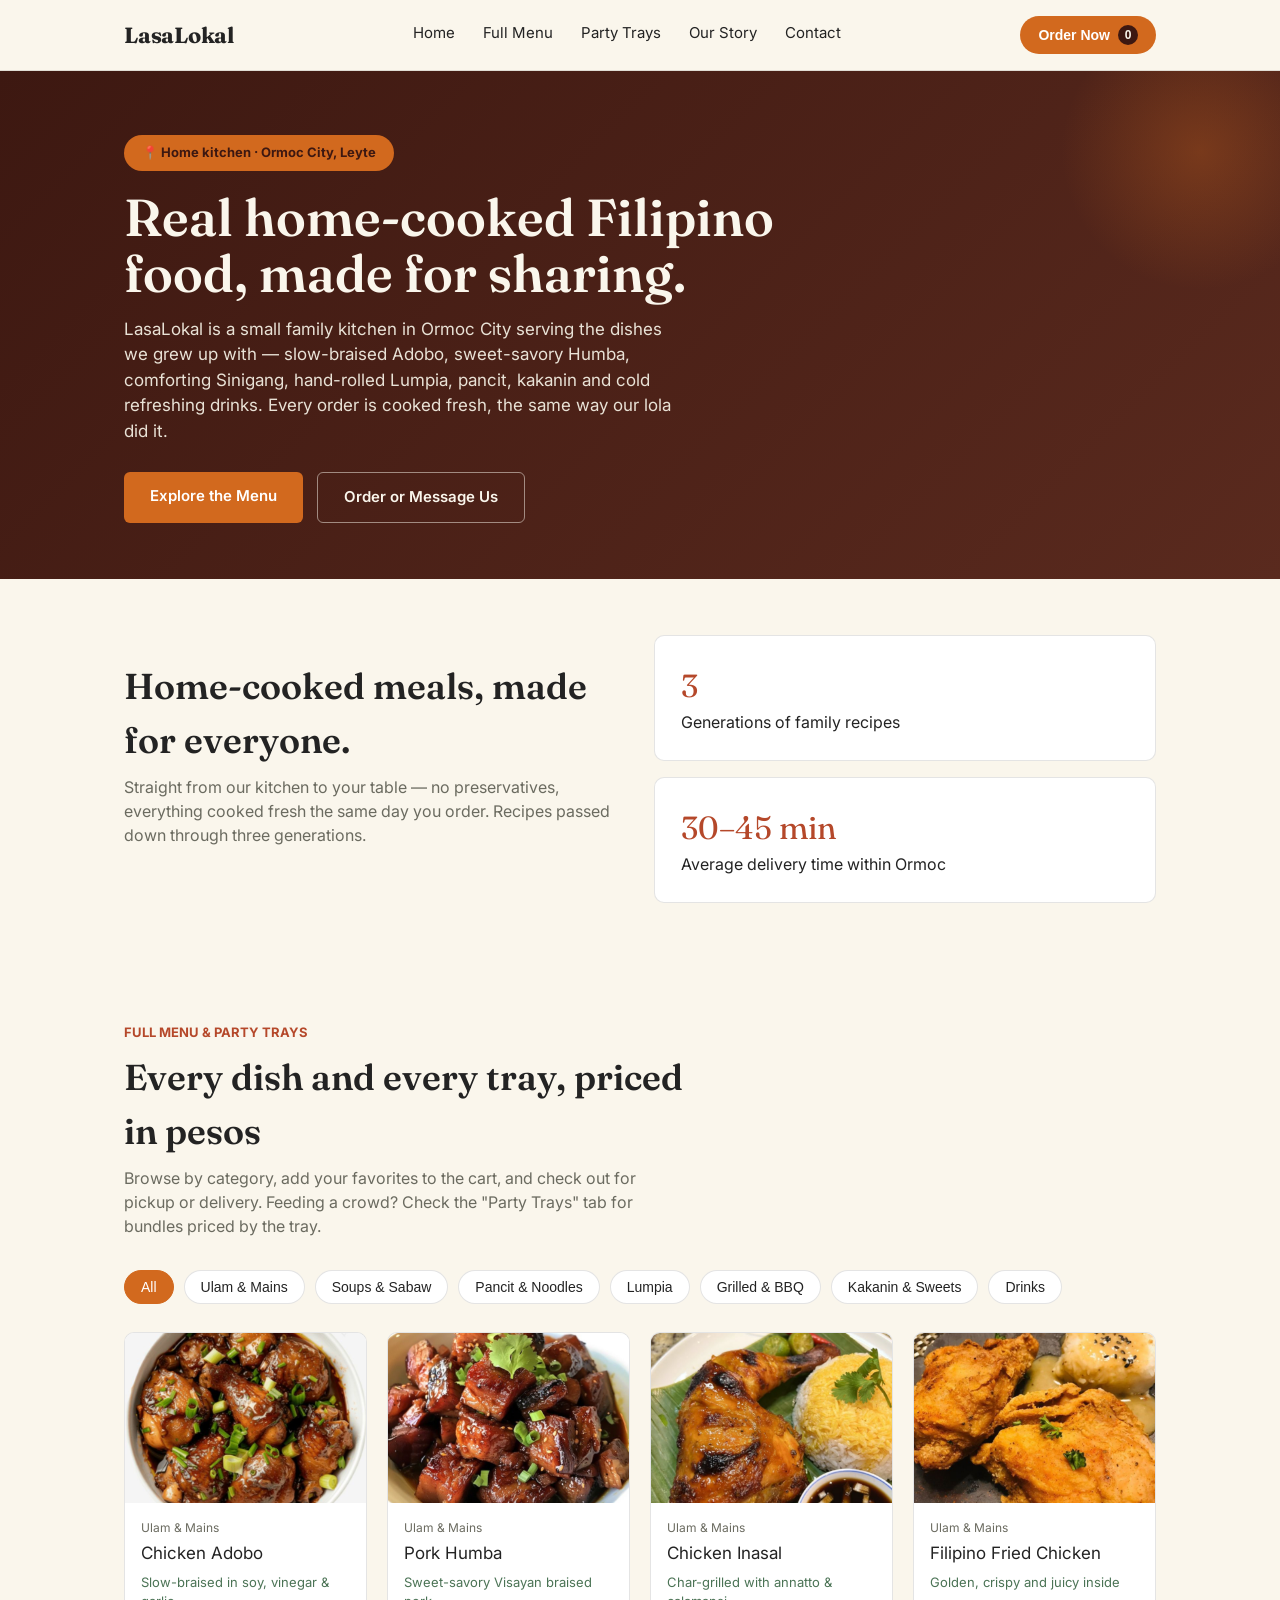
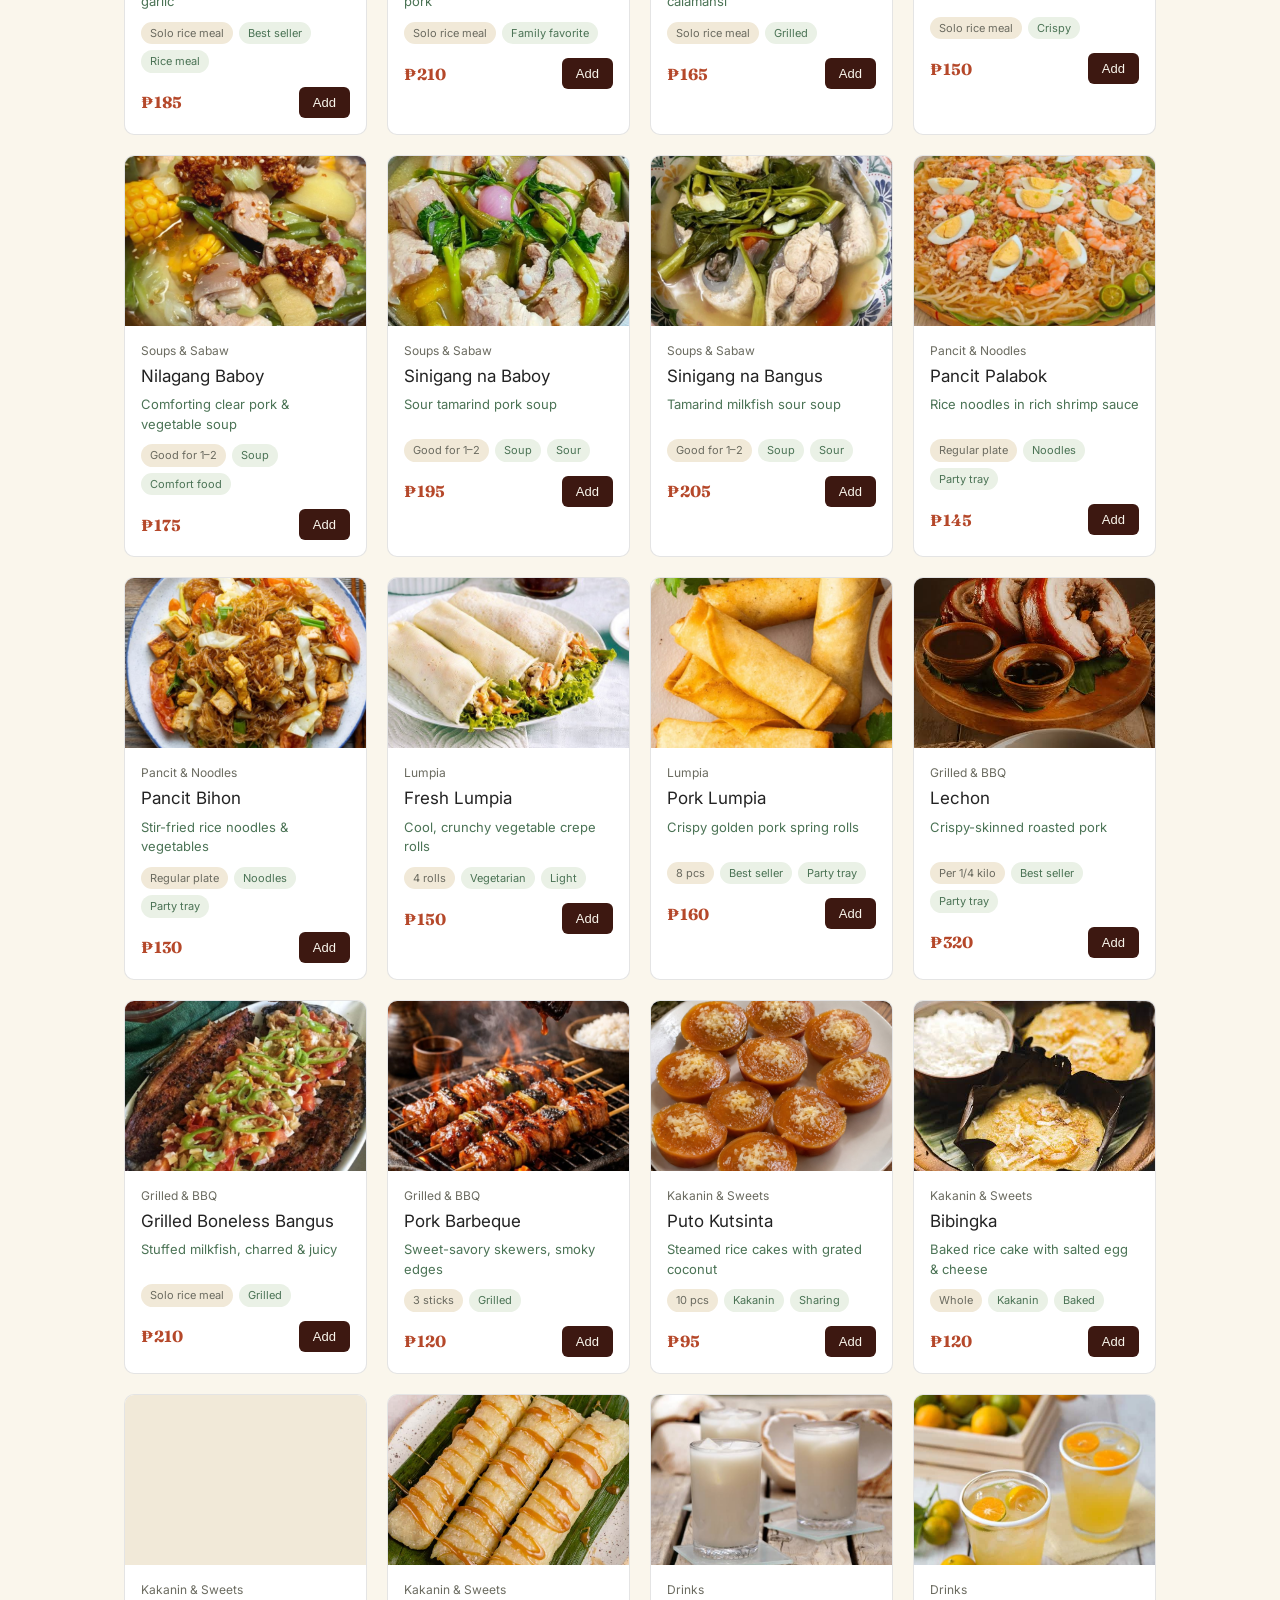
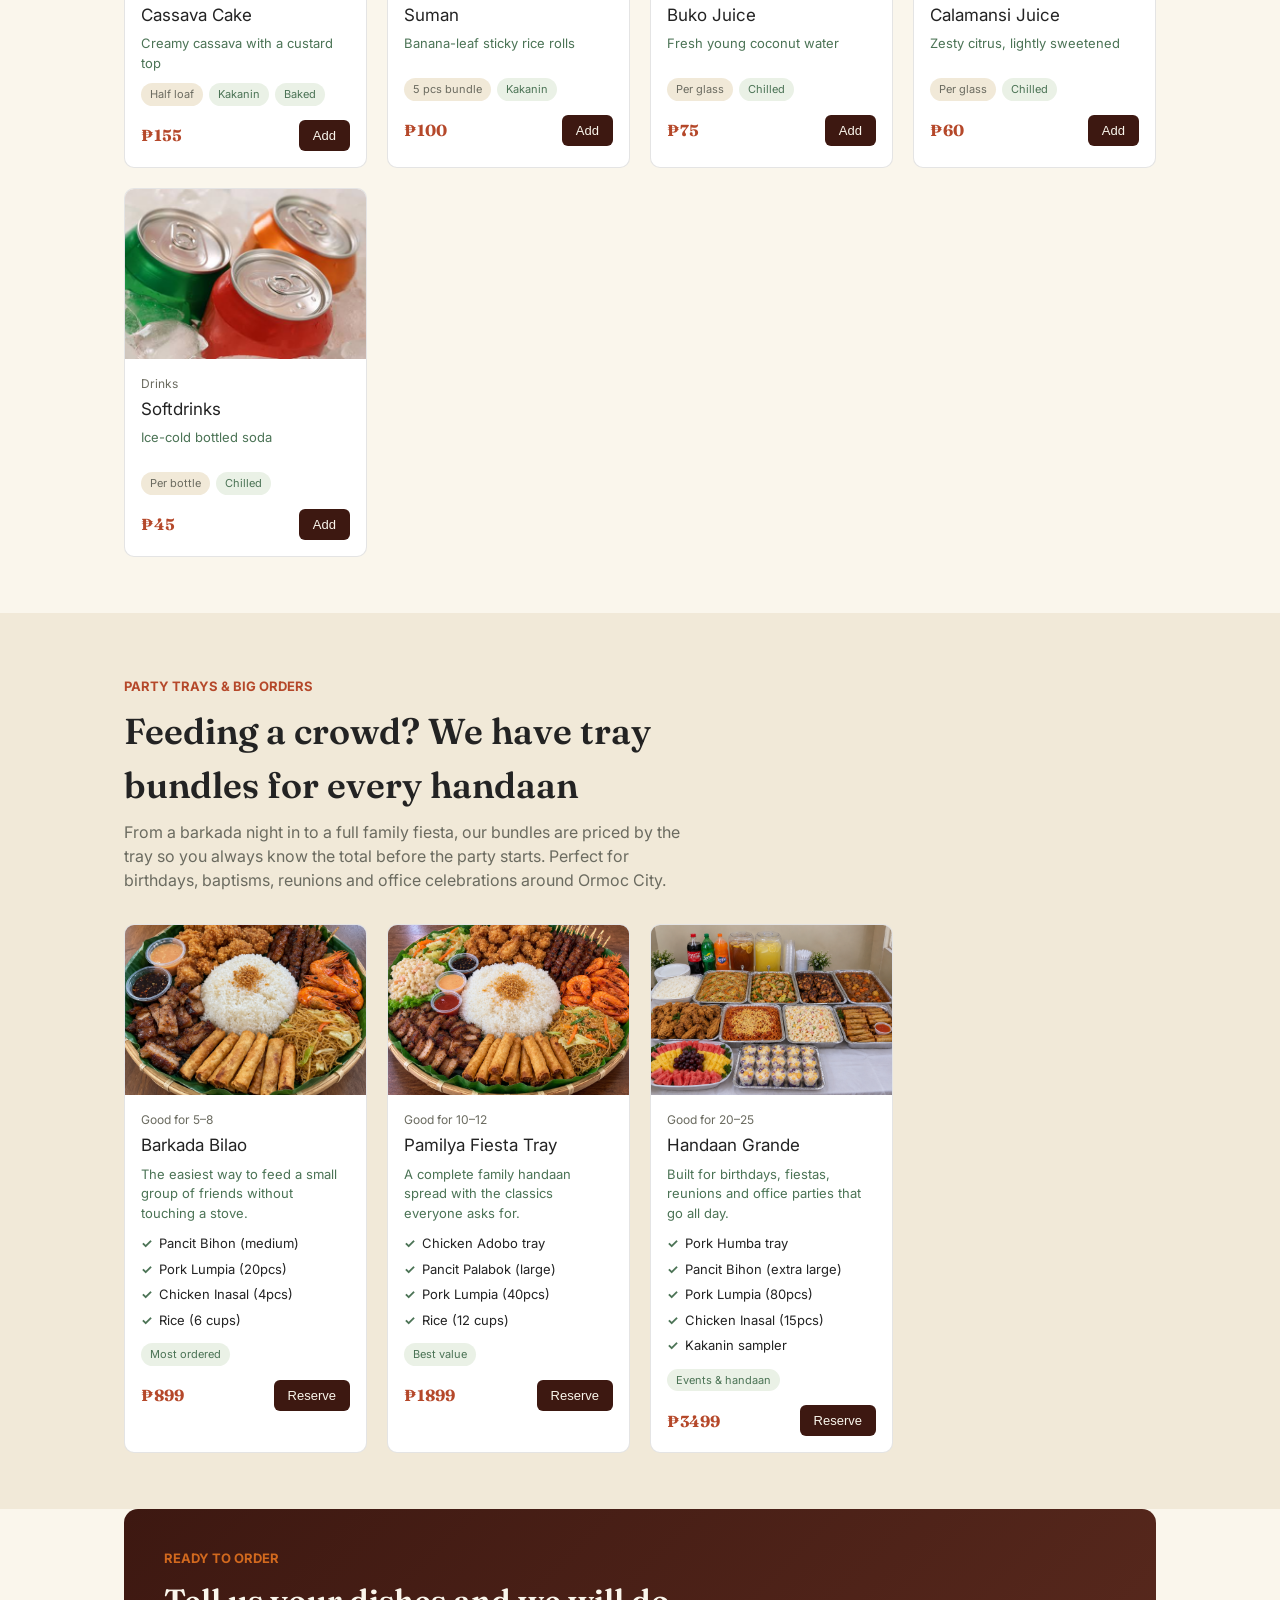
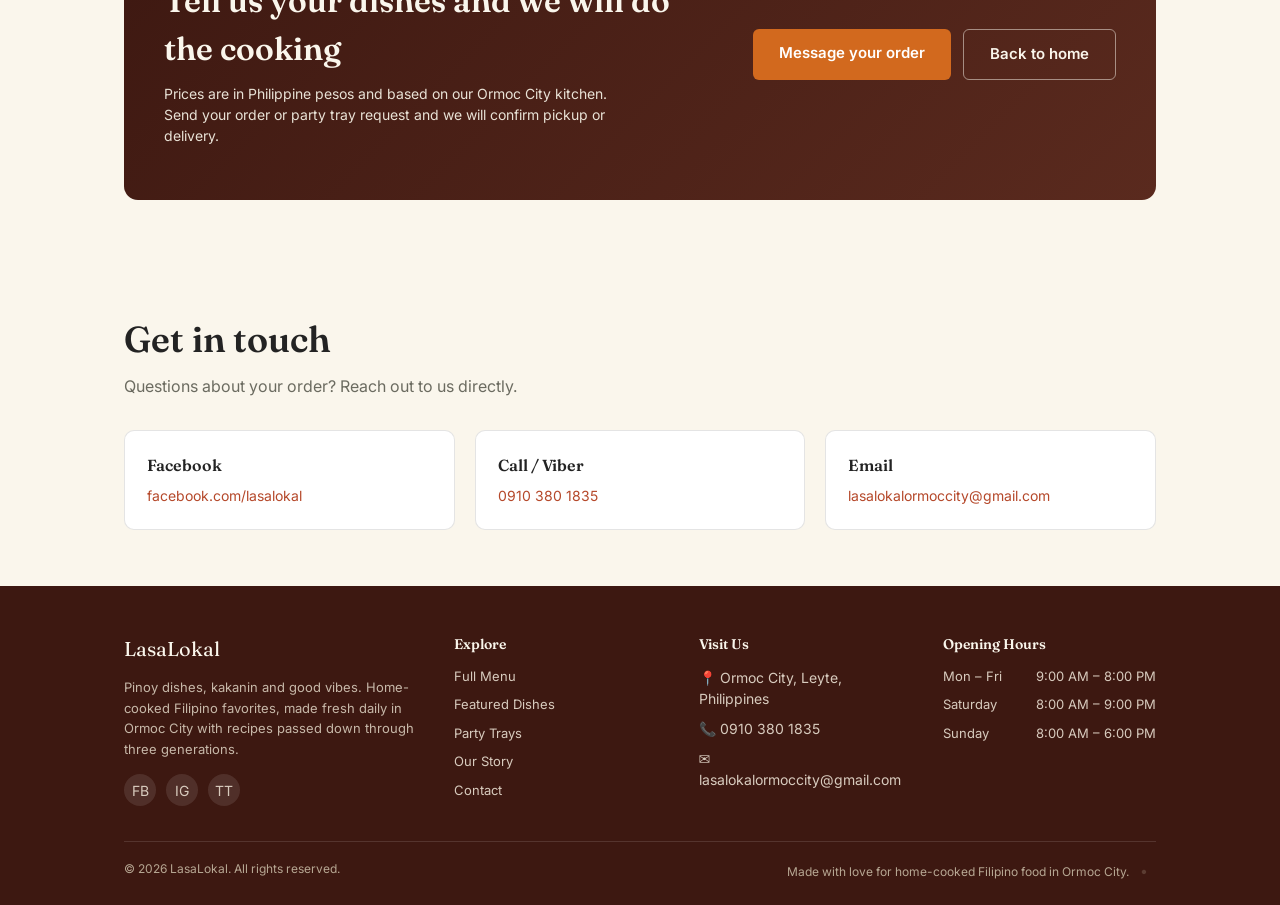
==== index.html @ 46c4327f "Add files via upload" ====
<!DOCTYPE html>
<html lang="en">
<head>
<meta charset="UTF-8">
<meta name="viewport" content="width=device-width, initial-scale=1, viewport-fit=cover">
<title>LasaLokal — Home-Cooked Filipino Food, Ormoc City</title>
<link rel="preconnect" href="https://fonts.googleapis.com">
<link rel="preconnect" href="https://fonts.gstatic.com" crossorigin>
<link href="https://fonts.googleapis.com/css2?family=Fraunces:opsz,wght@9..144,400;9..144,600;9..144,700&family=Inter:wght@400;500;600&display=swap" rel="stylesheet">
<link rel="stylesheet" href="style.css">
<script src="https://cdn.jsdelivr.net/npm/@supabase/supabase-js@2/dist/umd/supabase.js"></script>
</head>
<body>

<header>
  <nav class="wrap">
    <div class="logo">LasaLokal</div>
    <div class="navlinks">
      <a href="#home">Home</a>
      <a href="#menu">Full Menu</a>
      <a href="#party-trays">Party Trays</a>
      <a href="#about">Our Story</a>
      <a href="#contact">Contact</a>
    </div>
    <div style="display:flex; align-items:center; gap:8px;">
      <button class="menu-toggle" id="menuToggle" onclick="toggleMobileNav()">☰</button>
      <button class="cart-btn" onclick="openCart()">Order Now <span class="cart-count" id="cartCount">0</span></button>
    </div>
  </nav>
  <div class="mobile-nav" id="mobileNav">
    <a href="#home" onclick="closeMobileNav()">Home</a>
    <a href="#menu" onclick="closeMobileNav()">Full Menu</a>
    <a href="#party-trays" onclick="closeMobileNav()">Party Trays</a>
    <a href="#about" onclick="closeMobileNav()">Our Story</a>
    <a href="#contact" onclick="closeMobileNav()">Contact</a>
  </div>
</header>

<section class="hero" id="home">
  <div class="wrap">
    <span class="badge">📍 Home kitchen · Ormoc City, Leyte</span>
    <h1>Real home-cooked Filipino food, made for sharing.</h1>
    <p>LasaLokal is a small family kitchen in Ormoc City serving the dishes we grew up with — slow-braised Adobo, sweet-savory Humba, comforting Sinigang, hand-rolled Lumpia, pancit, kakanin and cold refreshing drinks. Every order is cooked fresh, the same way our lola did it.</p>
    <div class="hero-cta">
      <a href="#menu" class="btn btn-gold">Explore the Menu</a>
      <a href="#contact" class="btn btn-outline">Order or Message Us</a>
    </div>
  </div>
</section>

<section class="section" id="about">
  <div class="wrap about-grid">
    <div>
      <div class="section-head">
        <h2>Home-cooked meals, made for everyone.</h2>
        <p>Straight from our kitchen to your table — no preservatives, everything cooked fresh the same day you order. Recipes passed down through three generations.</p>
      </div>
    </div>
    <div>
      <div class="about-card"><div class="about-stat">3</div>Generations of family recipes</div>
      <div class="about-card"><div class="about-stat">30–45 min</div>Average delivery time within Ormoc</div>
    </div>
  </div>
</section>

<section class="section" id="menu">
  <div class="wrap">
    <div class="section-head">
      <p class="eyebrow">FULL MENU &amp; PARTY TRAYS</p>
      <h2>Every dish and every tray, priced in pesos</h2>
      <p>Browse by category, add your favorites to the cart, and check out for pickup or delivery. Feeding a crowd? Check the "Party Trays" tab for bundles priced by the tray.</p>
    </div>
    <div class="filters" id="filters"></div>
    <div class="grid" id="productGrid"></div>
  </div>
</section>

<section class="section" id="party-trays" style="background:#F1E9D8;">
  <div class="wrap">
    <div class="section-head">
      <p class="eyebrow">PARTY TRAYS &amp; BIG ORDERS</p>
      <h2>Feeding a crowd? We have tray bundles for every handaan</h2>
      <p>From a barkada night in to a full family fiesta, our bundles are priced by the tray so you always know the total before the party starts. Perfect for birthdays, baptisms, reunions and office celebrations around Ormoc City.</p>
    </div>
    <div class="grid" id="partyGrid"></div>
  </div>
</section>

<section class="section" style="padding-top:0;">
  <div class="wrap">
    <div class="cta-box">
      <div>
        <div class="eyebrow">READY TO ORDER</div>
        <h2>Tell us your dishes and we will do the cooking</h2>
        <p>Prices are in Philippine pesos and based on our Ormoc City kitchen. Send your order or party tray request and we will confirm pickup or delivery.</p>
      </div>
      <div class="cta-actions">
        <a href="#contact" class="btn btn-gold" onclick="track('contact_click',{method:'message_order'})">Message your order</a>
        <a href="#home" class="btn btn-outline">Back to home</a>
      </div>
    </div>
  </div>
</section>

<section class="section" id="contact">
  <div class="wrap">
    <div class="section-head">
      <h2>Get in touch</h2>
      <p>Questions about your order? Reach out to us directly.</p>
    </div>
    <div class="contact-grid">
      <div class="contact-item"><h3>Facebook</h3><a onclick="track('contact_click',{method:'facebook'})">facebook.com/lasalokal</a></div>
      <div class="contact-item"><h3>Call / Viber</h3><a onclick="track('contact_click',{method:'phone'})">0910 380 1835</a></div>
      <div class="contact-item"><h3>Email</h3><a onclick="track('contact_click',{method:'email'})">lasalokalormoccity@gmail.com</a></div>
    </div>
  </div>
</section>

<footer>
  <div class="wrap">
    <div class="footer-grid">
      <div>
        <div class="footer-brand">LasaLokal</div>
        <p class="footer-tagline">Pinoy dishes, kakanin and good vibes. Home-cooked Filipino favorites, made fresh daily in Ormoc City with recipes passed down through three generations.</p>
        <div class="social-row">
          <span onclick="track('contact_click',{method:'facebook_icon'})">FB</span>
          <span onclick="track('contact_click',{method:'instagram_icon'})">IG</span>
          <span onclick="track('contact_click',{method:'tiktok_icon'})">TT</span>
        </div>
      </div>
      <div class="footer-col">
        <h3>Explore</h3>
        <a href="#menu">Full Menu</a>
        <a href="#menu">Featured Dishes</a>
        <a href="#menu">Party Trays</a>
        <a href="#about">Our Story</a>
        <a href="#contact">Contact</a>
      </div>
      <div class="footer-col">
        <h3>Visit Us</h3>
        <div>📍 Ormoc City, Leyte, Philippines</div>
        <div style="margin-top:9px;">📞 0910 380 1835</div>
        <div style="margin-top:9px;">✉️ lasalokalormoccity@gmail.com</div>
      </div>
      <div class="footer-col">
        <h3>Opening Hours</h3>
        <div class="row"><span>Mon – Fri</span><span>9:00 AM – 8:00 PM</span></div>
        <div class="row"><span>Saturday</span><span>8:00 AM – 9:00 PM</span></div>
        <div class="row"><span>Sunday</span><span>8:00 AM – 6:00 PM</span></div>
      </div>
    </div>
    <div class="footer-bottom">
      <div>© 2026 LasaLokal. All rights reserved.</div>
      <div>Made with love for home-cooked Filipino food in Ormoc City. <span class="admin-dot" onclick="window.location.href='admin.html'">•</span></div>
    </div>
  </div>
</footer>

<div class="overlay" id="overlay" onclick="closeDrawer()"></div>
<div class="drawer" id="drawer">
  <div class="drawer-head">
    <h3 id="drawerTitle">Your Cart</h3>
    <button class="close-btn" onclick="closeDrawer()">&times;</button>
  </div>
  <div class="drawer-body" id="drawerBody"></div>
  <div class="drawer-foot" id="drawerFoot"></div>
</div>

<script src="script.js"></script>
</body>
</html>
---- style.css ----
:root{
  --maroon:#3D1811; --maroon-light:#5A2A1E; --gold:#D2691E; --clay:#B5482A;
  --cream:#FAF6EC; --paper:#FFFFFF; --ink:#232323; --muted:#6B6B60; --leafy:#4B7355;
  --line:rgba(35,35,35,0.12);
  box-sizing:border-box;
  padding-top:env(safe-area-inset-top,0px); padding-bottom:env(safe-area-inset-bottom,0px);
}
html{scroll-padding-top:70px; scroll-behavior:smooth;}
*{box-sizing:border-box;}
body{margin:0; background:var(--cream); color:var(--ink); font-family:'Inter',system-ui,sans-serif; line-height:1.5;}
h1,h2,h3{font-family:'Fraunces',Georgia,serif; margin:0; font-weight:600;}
img{max-width:100%;}
.wrap{max-width:1080px; margin:0 auto; padding:0 24px;}
a{color:inherit;}

header{position:sticky; top:0; z-index:50; background:var(--cream); border-bottom:1px solid var(--line);
  padding-top:env(safe-area-inset-top,0px);}
nav.wrap{display:flex; align-items:center; justify-content:space-between; padding:16px 24px;}
.logo{font-family:'Fraunces',serif; font-size:22px; font-weight:700; letter-spacing:-0.01em;}
.navlinks{display:flex; gap:28px; font-size:15px;}
.navlinks a{text-decoration:none; border-bottom:2px solid transparent; padding-bottom:2px;}
.navlinks a:hover{border-color:var(--gold);}
.cart-btn{background:var(--gold); color:var(--paper); border:none; border-radius:999px; padding:9px 18px;
  font-size:14px; font-weight:600; cursor:pointer; display:flex; align-items:center; gap:8px;}
.cart-count{background:var(--maroon); color:var(--cream); border-radius:999px; min-width:20px; height:20px;
  display:inline-flex; align-items:center; justify-content:center; font-size:12px; font-weight:700; padding:0 5px;}
.navlinks{display:none;}
@media(min-width:720px){.navlinks{display:flex;}}

.menu-toggle{display:flex; align-items:center; justify-content:center; width:38px; height:38px;
  background:var(--paper); border:1px solid var(--line); border-radius:6px; font-size:18px; cursor:pointer;}
@media(min-width:720px){.menu-toggle{display:none;}}

.mobile-nav{display:none; flex-direction:column; background:var(--cream); border-bottom:1px solid var(--line); padding:4px 24px 12px;}
.mobile-nav.open{display:flex;}
.mobile-nav a{padding:13px 0; text-decoration:none; color:var(--ink); border-bottom:1px solid var(--line); font-size:15px;}
.mobile-nav a:last-child{border-bottom:none;}
@media(min-width:720px){.mobile-nav{display:none !important;}}

.hero{background:linear-gradient(135deg,var(--maroon) 0%,var(--maroon-light) 100%); color:var(--cream); padding:64px 0 56px; overflow:hidden; position:relative;}
.hero::after{content:"";position:absolute; right:-60px; top:-60px; width:280px; height:280px;
  background:radial-gradient(circle, var(--gold) 0%, transparent 70%); opacity:0.3;}
.hero .wrap{position:relative;}
.badge{display:inline-block; background:var(--gold); color:var(--maroon); font-weight:700; font-size:13px;
  padding:8px 18px; border-radius:999px; margin-bottom:18px;}
.hero h1{font-size:clamp(32px,5.5vw,52px); max-width:680px; line-height:1.08;}
.hero p{max-width:560px; margin-top:16px; color:#E9E2D6; font-size:17px;}
.hero-cta{margin-top:28px; display:flex; gap:14px; flex-wrap:wrap;}
.btn{display:inline-block; padding:13px 26px; border-radius:6px; text-decoration:none; font-weight:600; font-size:15px; cursor:pointer; border:none;}
.btn-gold{background:var(--gold); color:var(--paper);}
.btn-outline{background:transparent; color:var(--cream); border:1px solid rgba(250,246,236,0.5);}

.section{padding:56px 0;}
.section-head{margin-bottom:32px; max-width:560px;}
.section-head p.eyebrow{color:var(--clay); font-size:13px; font-weight:700; margin-bottom:8px;}
.section-head h2{font-size:clamp(26px,4vw,36px);}
.section-head p{color:var(--muted); margin-top:8px;}

.about-grid{display:grid; gap:28px; grid-template-columns:1fr;}
@media(min-width:720px){.about-grid{grid-template-columns:1fr 1fr; align-items:center;}}
.about-card{background:var(--paper); border:1px solid var(--line); border-radius:10px; padding:26px;}
.about-card + .about-card{margin-top:16px;}
.about-stat{font-family:'Fraunces',serif; font-size:32px; color:var(--clay);}

.filters{display:flex; gap:10px; flex-wrap:wrap; margin-bottom:28px; overflow-x:auto;}
.filter-btn{border:1px solid var(--line); background:var(--paper); border-radius:999px; padding:8px 16px;
  font-size:14px; cursor:pointer; color:var(--ink); white-space:nowrap;}
.filter-btn.active{background:var(--gold); color:var(--paper); border-color:var(--gold);}

.grid{display:grid; gap:20px; grid-template-columns:repeat(auto-fill,minmax(240px,1fr));}
.card{background:var(--paper); border:1px solid var(--line); border-radius:10px; overflow:hidden; cursor:pointer; transition:box-shadow .15s;}
.card:hover{box-shadow:0 8px 20px rgba(61,24,17,0.12);}
.card-img{height:170px; background:#F1E9D8; overflow:hidden;}
.card-img img{width:100%; height:100%; object-fit:cover; display:block;}
.card-body{padding:16px;}
.card-cat{font-size:12px; color:var(--muted);}
.card-name{font-size:17px; margin-top:4px;}
.card-desc{font-size:13px; color:var(--leafy); margin-top:6px; min-height:34px;}
.card-tags{display:flex; gap:6px; flex-wrap:wrap; margin-top:10px;}
.tag{font-size:11px; background:#EAF1E6; color:var(--leafy); padding:3px 9px; border-radius:999px;}
.tray-contents{list-style:none; padding:0; margin:8px 0 0; font-size:13px; color:var(--ink);}
.tray-contents li{padding:3px 0; padding-left:18px; position:relative;}
.tray-contents li::before{content:"✓"; position:absolute; left:0; color:var(--leafy); font-weight:700;}
.tag.serving{background:#F1E9D8; color:var(--muted);}
.card-foot{display:flex; align-items:center; justify-content:space-between; margin-top:14px;}
.price{font-weight:700; font-family:'Fraunces',serif; color:var(--clay);}
.add-btn{background:var(--maroon); color:var(--cream); border:none; border-radius:6px; padding:8px 14px; font-size:13px; cursor:pointer;}

.contact-grid{display:grid; gap:20px; grid-template-columns:1fr;}
@media(min-width:720px){.contact-grid{grid-template-columns:repeat(3,1fr);}}
.contact-item{background:var(--paper); border:1px solid var(--line); border-radius:10px; padding:22px;}
.contact-item h3{font-size:16px; margin-bottom:6px;}
.contact-item a{color:var(--clay); text-decoration:none; font-size:14px; cursor:pointer;}

.cta-box{background:linear-gradient(135deg,var(--maroon) 0%,var(--maroon-light) 100%); color:var(--cream); border-radius:14px; padding:40px; display:flex; justify-content:space-between; align-items:center; flex-wrap:wrap; gap:24px;}
.cta-box .eyebrow{color:var(--gold); font-size:13px; font-weight:700; margin-bottom:8px;}
.cta-box h2{font-size:clamp(24px,3.6vw,32px); max-width:520px;}
.cta-box p{color:#E9E2D6; margin-top:10px; max-width:480px; font-size:14px;}
.cta-actions{display:flex; gap:12px; flex-wrap:wrap;}

footer{background:var(--maroon); color:#D8CBBE; padding:48px 0 24px; font-size:14px;}
.footer-grid{display:grid; gap:32px; grid-template-columns:1fr; margin-bottom:32px;}
@media(min-width:720px){.footer-grid{grid-template-columns:1.4fr 1fr 1fr 1fr;}}
.footer-brand{font-family:'Fraunces',serif; font-size:20px; color:var(--cream); margin-bottom:10px;}
.footer-tagline{font-size:13px; line-height:1.6; color:#C7B8A9;}
.footer-col h3{color:var(--cream); font-size:14px; margin-bottom:12px;}
.footer-col a{display:block; text-decoration:none; color:#D8CBBE; font-size:13px; margin-bottom:9px; cursor:pointer;}
.footer-col .row{display:flex; justify-content:space-between; margin-bottom:9px; font-size:13px;}
.social-row{display:flex; gap:10px; margin-top:14px;}
.social-row span{width:32px; height:32px; border-radius:50%; background:rgba(255,255,255,0.1); display:flex; align-items:center; justify-content:center; font-size:14px; cursor:pointer;}
.footer-bottom{border-top:1px solid rgba(255,255,255,0.12); padding-top:18px; display:flex; justify-content:space-between; flex-wrap:wrap; gap:8px; font-size:12px; color:#B7A793;}
.admin-dot{opacity:0.25; cursor:pointer; padding:2px 8px; font-size:14px;}
.admin-dot:hover{opacity:0.7;}

.overlay{position:fixed; inset:0; background:rgba(20,20,15,0.45); z-index:90; display:none;}
.overlay.open{display:block;}
.drawer{position:fixed; top:0; right:0; height:100%; width:min(400px,92vw); background:var(--paper); z-index:91;
  transform:translateX(100%); transition:transform .25s ease; display:flex; flex-direction:column;
  padding-top:env(safe-area-inset-top,0px); padding-bottom:env(safe-area-inset-bottom,0px);}
.drawer.open{transform:translateX(0);}
.drawer-head{display:flex; justify-content:space-between; align-items:center; padding:18px 20px; border-bottom:1px solid var(--line);}
.drawer-head h3{font-size:19px;}
.close-btn{background:none; border:none; font-size:22px; cursor:pointer; color:var(--muted);}
.drawer-body{flex:1; overflow-y:auto; padding:16px 20px;}
.cart-item{display:flex; justify-content:space-between; align-items:center; padding:10px 0; border-bottom:1px solid var(--line); gap:8px;}
.cart-item-name{font-size:14px; font-weight:500;}
.cart-item-price{font-size:12px; color:var(--muted);}
.qty-ctrl{display:flex; align-items:center; gap:8px;}
.qty-ctrl button{width:24px; height:24px; border:1px solid var(--line); background:var(--paper); border-radius:4px; cursor:pointer;}
.drawer-foot{padding:18px 20px; border-top:1px solid var(--line);}
.total-row{display:flex; justify-content:space-between; font-size:16px; font-weight:700; margin-bottom:12px;}
.empty-msg{color:var(--muted); font-size:14px; text-align:center; padding:40px 0;}
input,select,textarea{width:100%; padding:10px 12px; border:1px solid var(--line); border-radius:6px; font-family:inherit;
  font-size:14px; margin-bottom:12px; background:var(--paper); color:var(--ink);}
label{font-size:13px; font-weight:600; display:block; margin-bottom:5px;}
.field{margin-bottom:2px;}
.pay-options{display:flex; gap:10px; margin-bottom:14px;}
.pay-opt{flex:1; border:1px solid var(--line); border-radius:6px; padding:10px; text-align:center; font-size:13px; cursor:pointer;}
.pay-opt.active{border-color:var(--maroon); background:#F1E9D8; font-weight:600;}
.back-link{background:none; border:none; color:var(--clay); font-size:13px; cursor:pointer; padding:0; margin-bottom:12px;}
.confirm-box{text-align:center; padding:40px 10px;}
.confirm-box .big{font-size:40px; margin-bottom:10px;}

#admin{background:#241009; color:#E9E2D6; padding:56px 0;}
#admin h2{color:var(--cream);}
.stat-grid{display:grid; gap:16px; grid-template-columns:repeat(auto-fit,minmax(140px,1fr)); margin:24px 0;}
.stat-box{background:#341509; border-radius:8px; padding:18px;}
.stat-num{font-family:'Fraunces',serif; font-size:30px; color:var(--gold);}
.stat-label{font-size:12px; color:#C7B8A9; margin-top:2px;}
.rank-list{list-style:none; padding:0; margin:0; font-size:14px;}
.rank-list li{display:flex; justify-content:space-between; padding:8px 0; border-bottom:1px solid #4A2213;}
.admin-note{font-size:12px; color:#B7A793; margin-top:18px;}
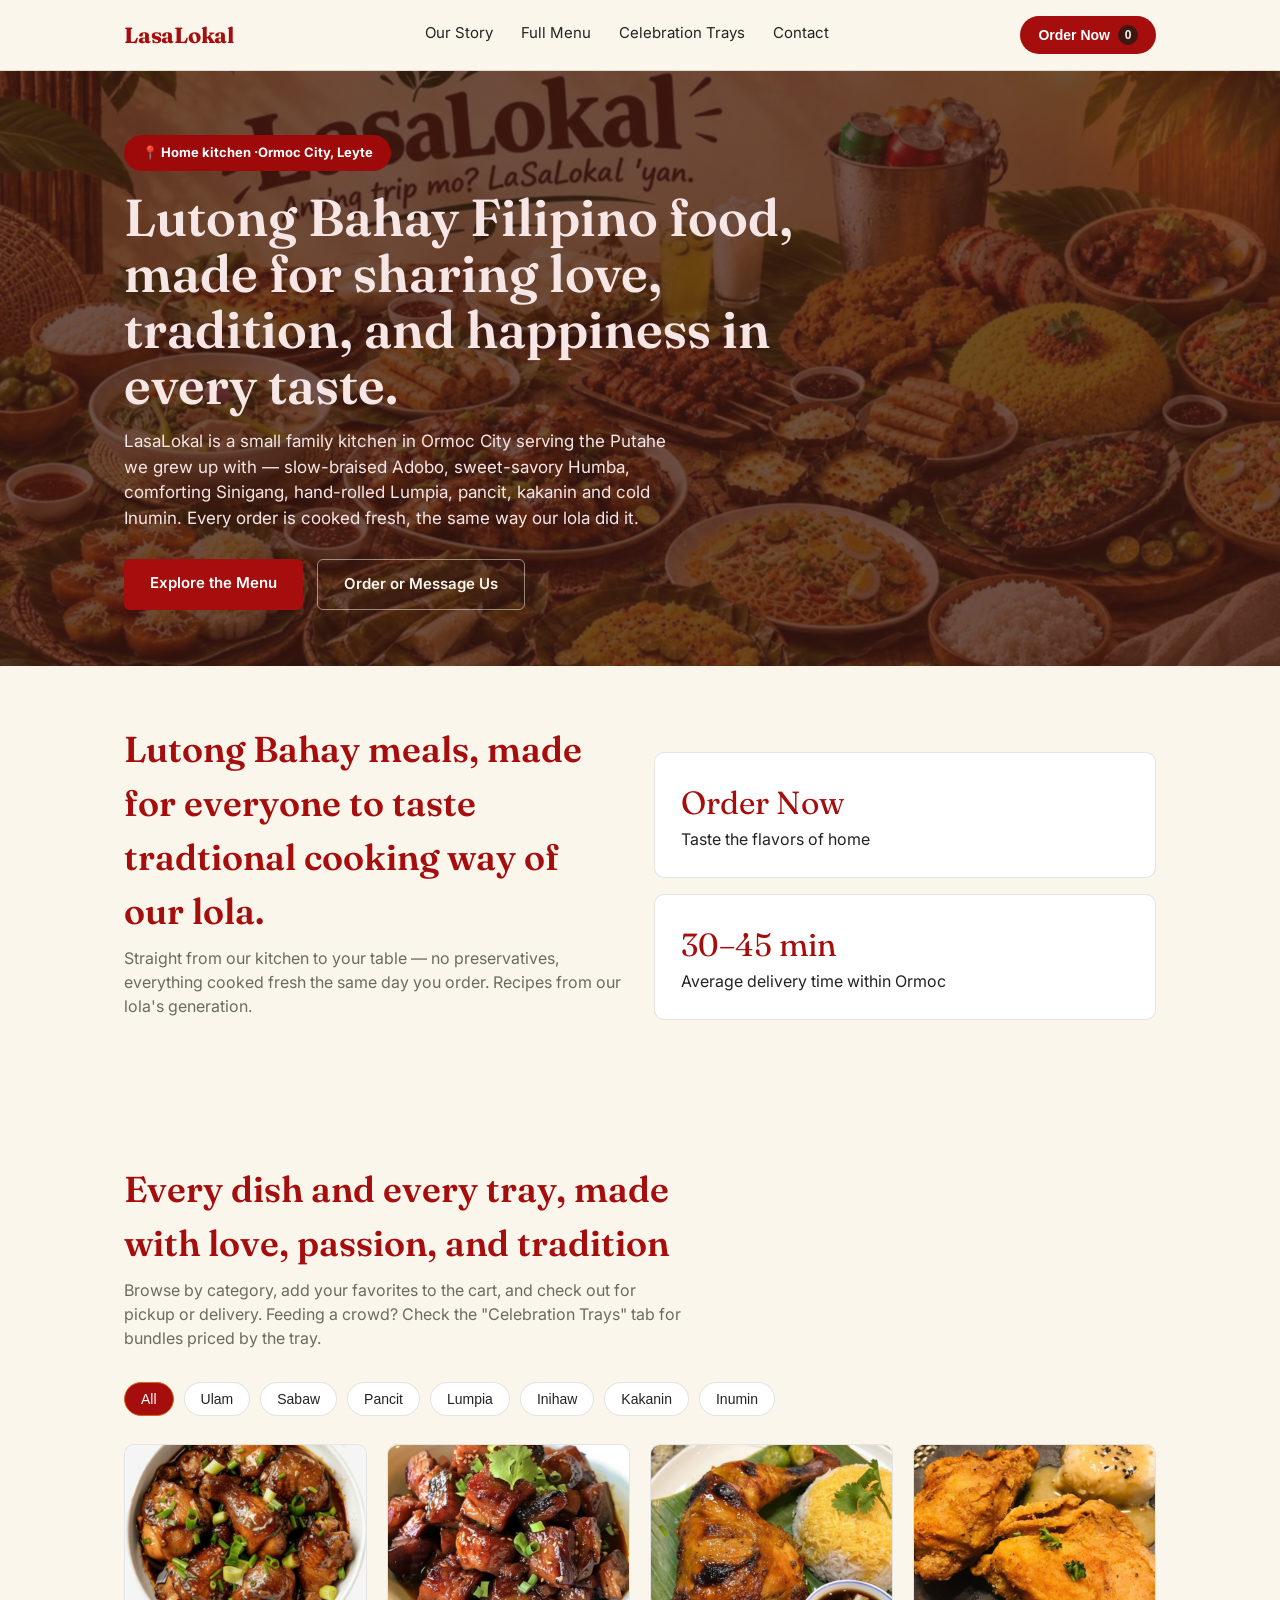
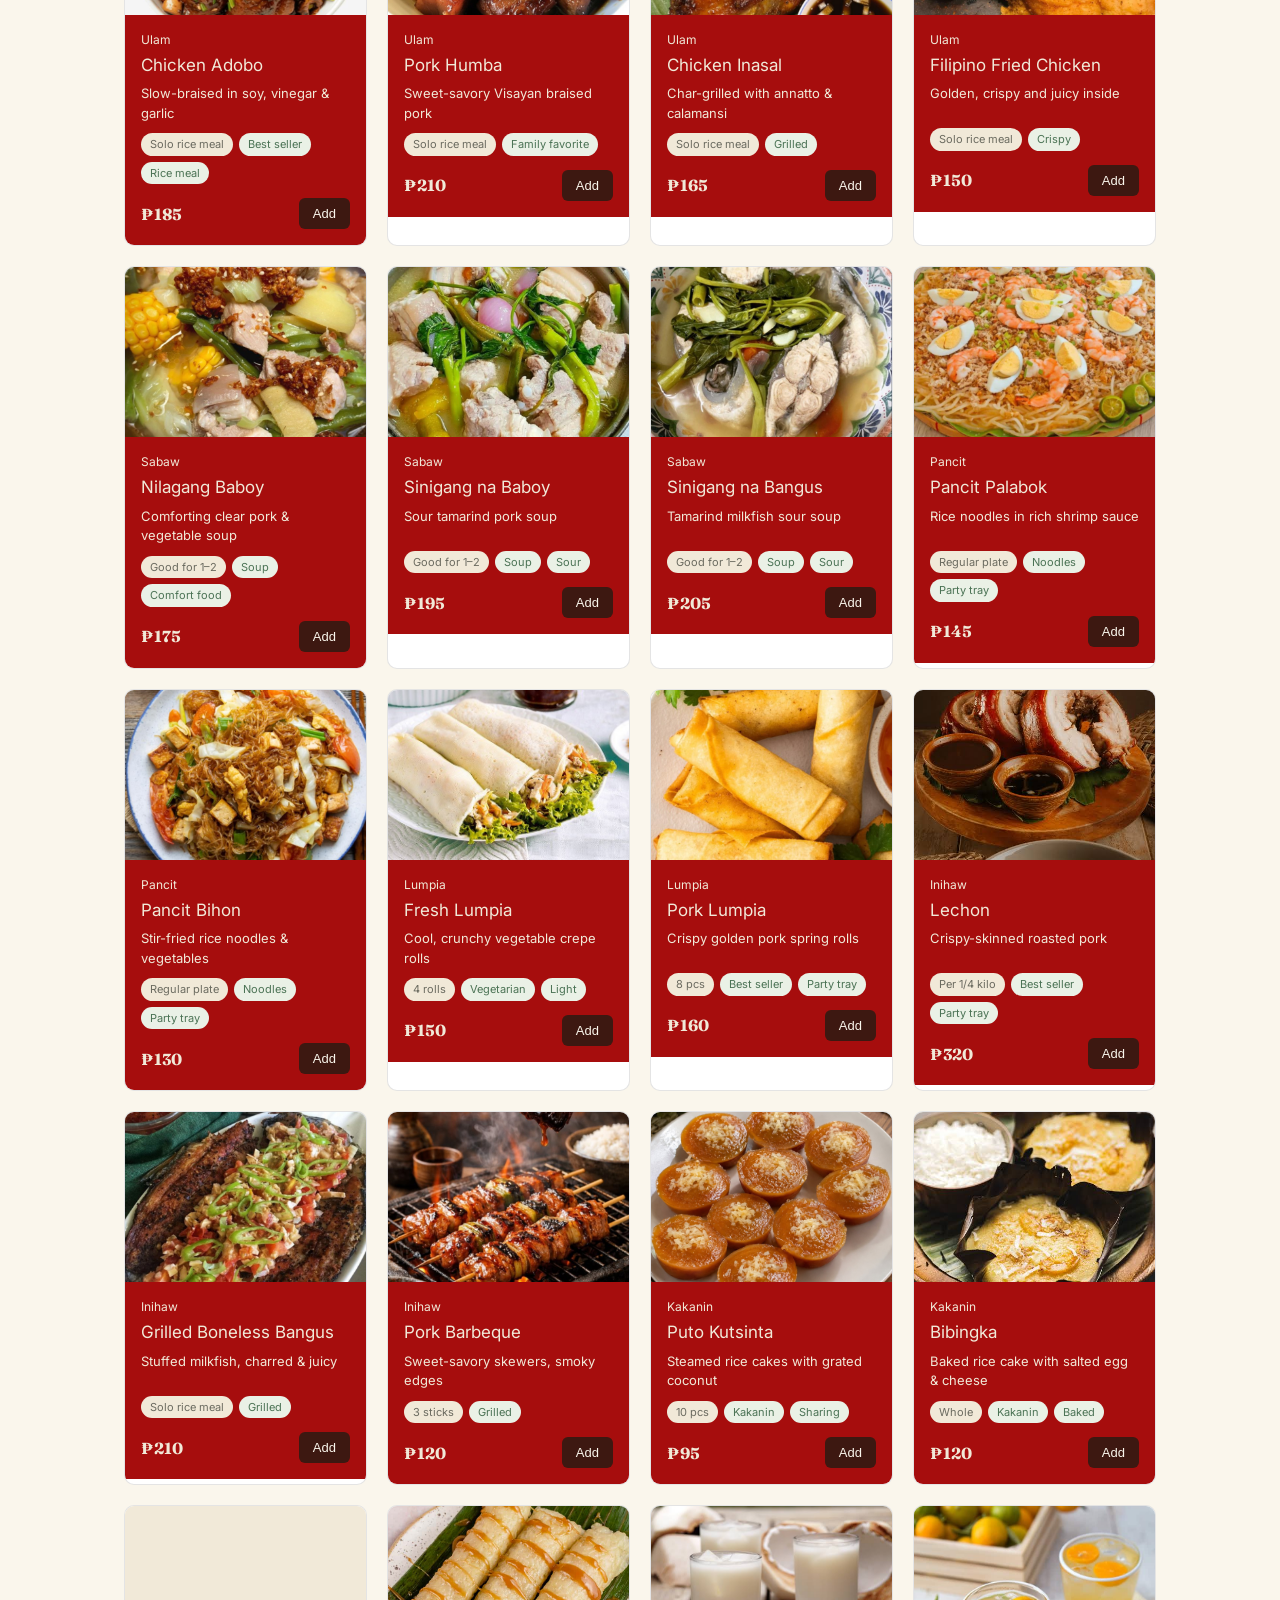
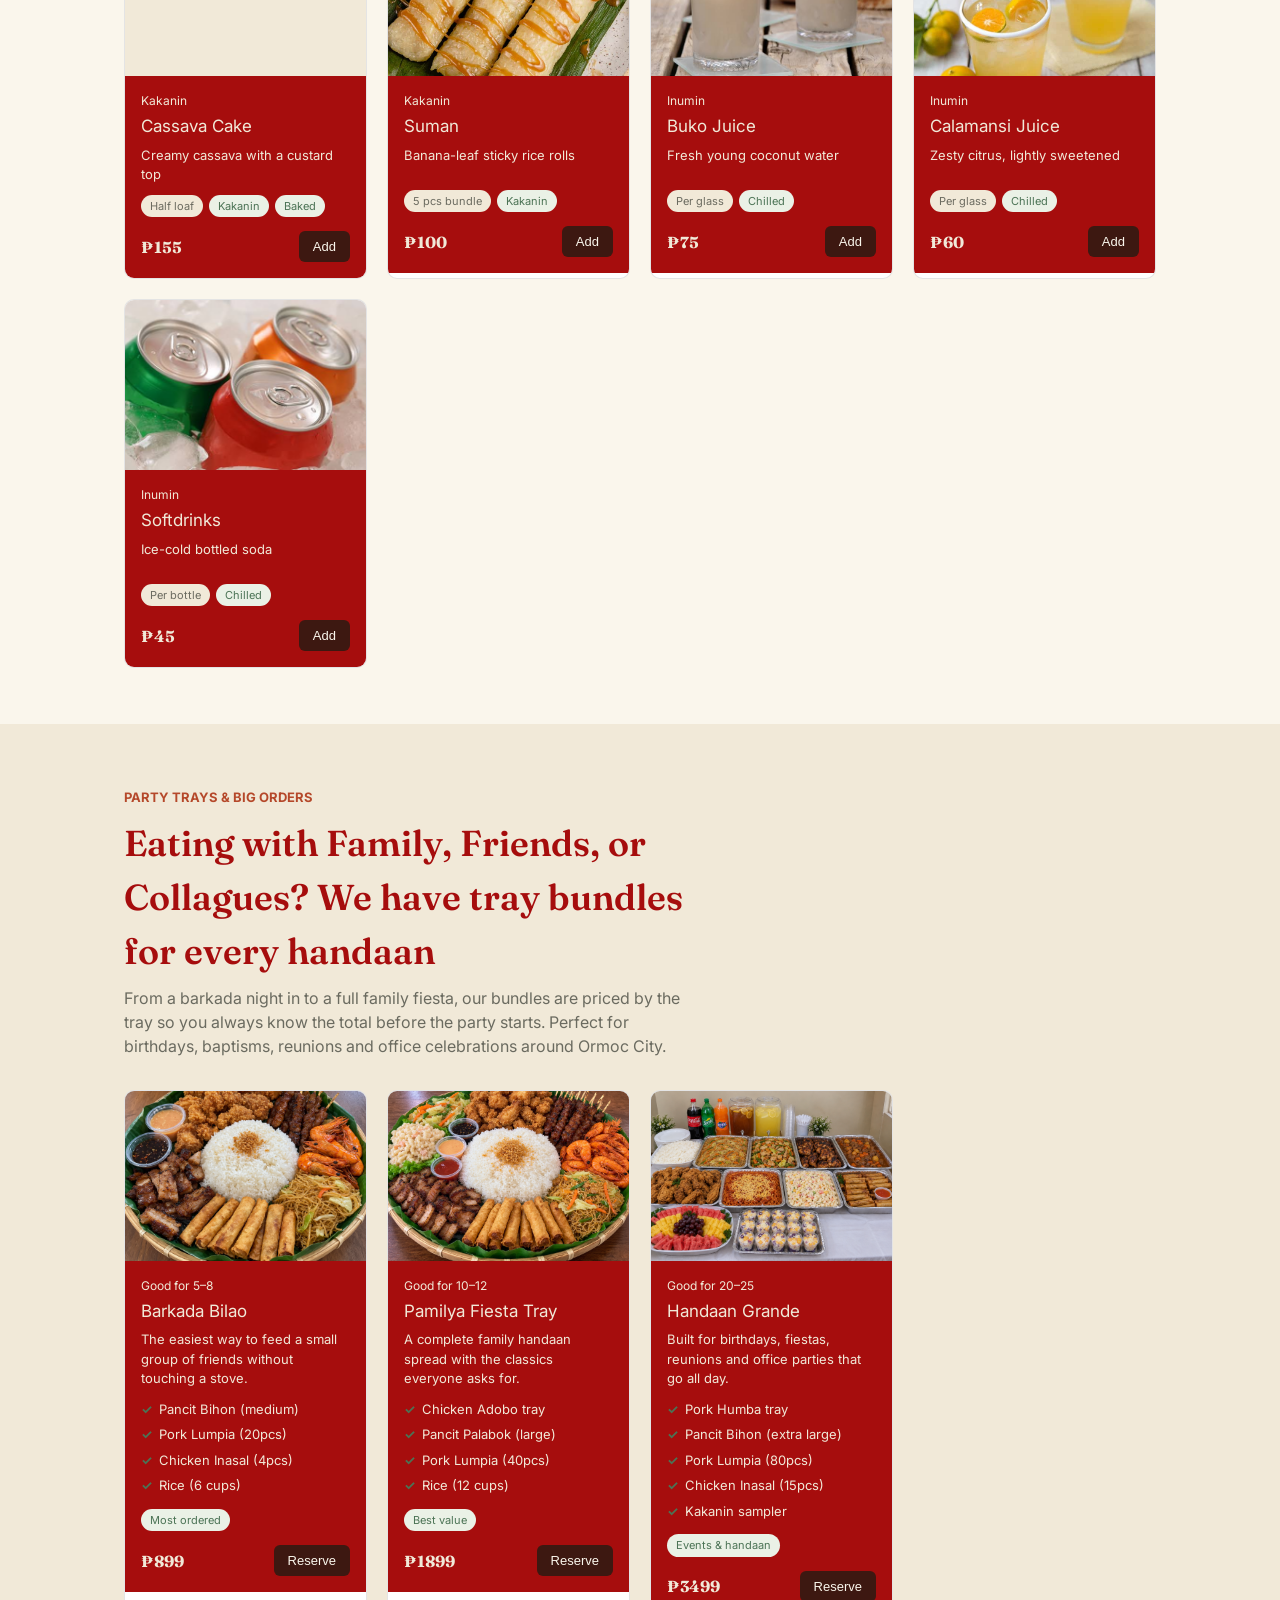
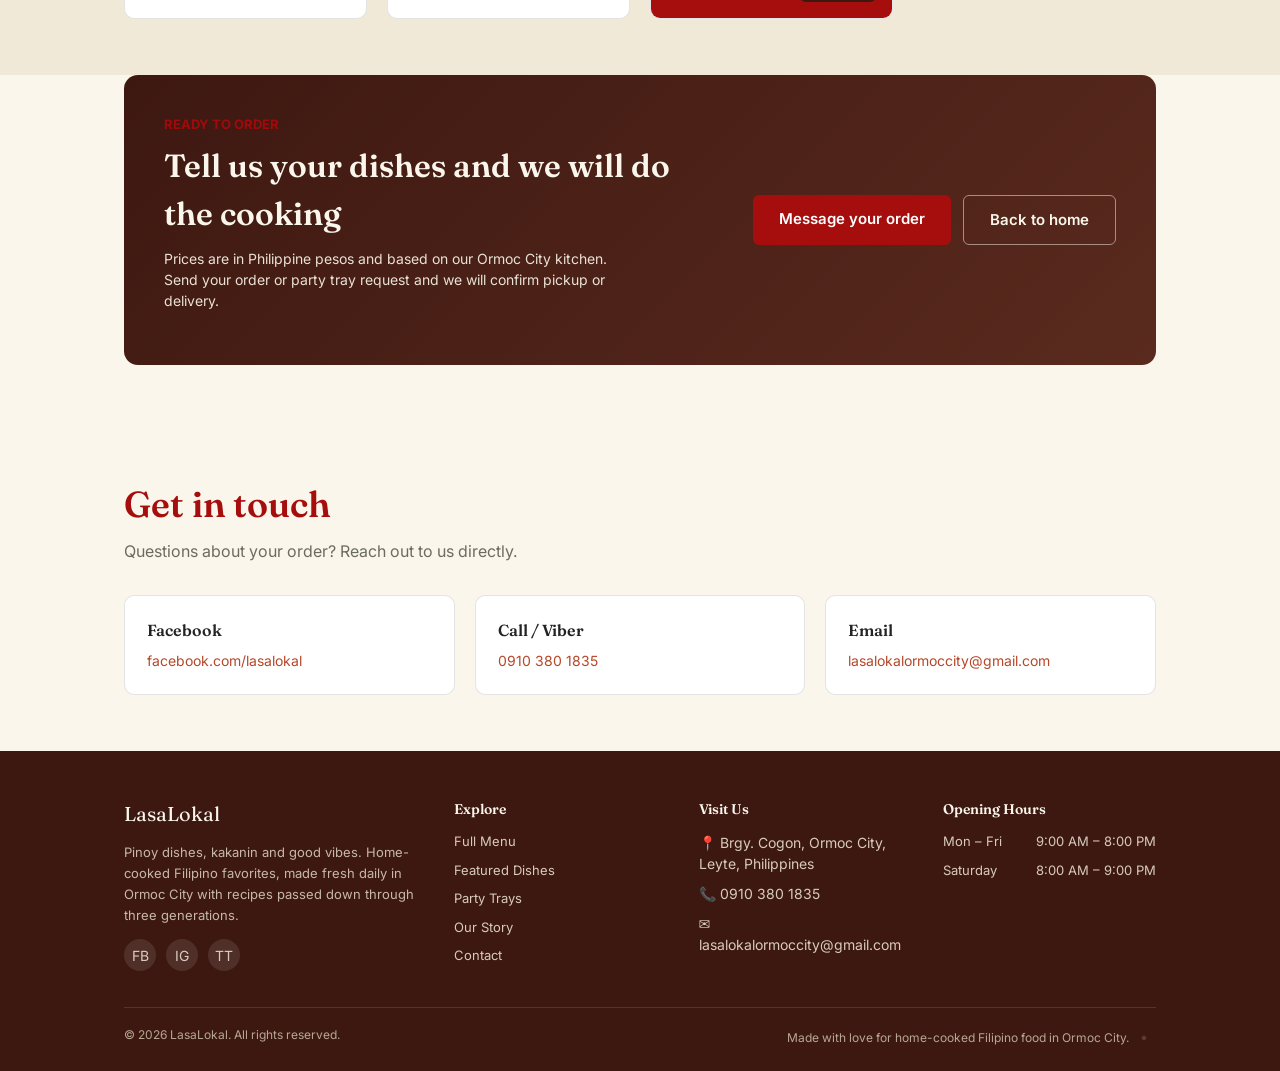
==== commit 138a80fe: "Add files via upload" ====
--- a/index.html
+++ b/index.html
@@ -1,171 +1,195 @@
 <!DOCTYPE html>
 <html lang="en">
+
 <head>
-<meta charset="UTF-8">
-<meta name="viewport" content="width=device-width, initial-scale=1, viewport-fit=cover">
-<title>LasaLokal — Home-Cooked Filipino Food, Ormoc City</title>
-<link rel="preconnect" href="https://fonts.googleapis.com">
-<link rel="preconnect" href="https://fonts.gstatic.com" crossorigin>
-<link href="https://fonts.googleapis.com/css2?family=Fraunces:opsz,wght@9..144,400;9..144,600;9..144,700&family=Inter:wght@400;500;600&display=swap" rel="stylesheet">
-<link rel="stylesheet" href="style.css">
-<script src="https://cdn.jsdelivr.net/npm/@supabase/supabase-js@2/dist/umd/supabase.js"></script>
+  <meta charset="UTF-8">
+  <meta name="viewport" content="width=device-width, initial-scale=1, viewport-fit=cover">
+  <title>LasaLokal — Home-Cooked Filipino Food, Ormoc City</title>
+  <link rel="preconnect" href="https://fonts.googleapis.com">
+  <link rel="preconnect" href="https://fonts.gstatic.com" crossorigin>
+  <link
+    href="https://fonts.googleapis.com/css2?family=Fraunces:opsz,wght@9..144,400;9..144,600;9..144,700&family=Inter:wght@400;500;600&display=swap"
+    rel="stylesheet">
+  <link rel="stylesheet" href="style.css">
+  <script src="https://cdn.jsdelivr.net/npm/@supabase/supabase-js@2/dist/umd/supabase.js"></script>
 </head>
+
 <body>
 
-<header>
-  <nav class="wrap">
-    <div class="logo">LasaLokal</div>
-    <div class="navlinks">
-      <a href="#home">Home</a>
-      <a href="#menu">Full Menu</a>
-      <a href="#party-trays">Party Trays</a>
-      <a href="#about">Our Story</a>
-      <a href="#contact">Contact</a>
+  <header>
+    <nav class="wrap">
+      <div class="logo">LasaLokal</div>
+      <div class="navlinks">
+        <a href="#home">Our Story</a>
+        <a href="#menu">Full Menu</a>
+        <a href="#party-trays">Celebration Trays</a>
+        <a href="#contact">Contact</a>
+      </div>
+      <div style="display:flex; align-items:center; gap:8px; color:rgb(166, 13, 13)">
+        <button class="menu-toggle" id="menuToggle" onclick="toggleMobileNav()">☰</button>
+        <button class="cart-btn" onclick="openCart()">Order Now <span class="cart-count"
+            id="cartCount">0</span></button>
+      </div>
+    </nav>
+    <div class="mobile-nav" id="mobileNav">
+      <a href="#home" onclick="closeMobileNav()">Our Story</a>
+      <a href="#menu" onclick="closeMobileNav()">Full Menu</a>
+      <a href="#party-trays" onclick="closeMobileNav()">Celebration Trays</a>
+      <a href="#contact" onclick="closeMobileNav()">Contact</a>
     </div>
-    <div style="display:flex; align-items:center; gap:8px;">
-      <button class="menu-toggle" id="menuToggle" onclick="toggleMobileNav()">☰</button>
-      <button class="cart-btn" onclick="openCart()">Order Now <span class="cart-count" id="cartCount">0</span></button>
-    </div>
-  </nav>
-  <div class="mobile-nav" id="mobileNav">
-    <a href="#home" onclick="closeMobileNav()">Home</a>
-    <a href="#menu" onclick="closeMobileNav()">Full Menu</a>
-    <a href="#party-trays" onclick="closeMobileNav()">Party Trays</a>
-    <a href="#about" onclick="closeMobileNav()">Our Story</a>
-    <a href="#contact" onclick="closeMobileNav()">Contact</a>
-  </div>
-</header>
+  </header>
 
-<section class="hero" id="home">
-  <div class="wrap">
-    <span class="badge">📍 Home kitchen · Ormoc City, Leyte</span>
-    <h1>Real home-cooked Filipino food, made for sharing.</h1>
-    <p>LasaLokal is a small family kitchen in Ormoc City serving the dishes we grew up with — slow-braised Adobo, sweet-savory Humba, comforting Sinigang, hand-rolled Lumpia, pancit, kakanin and cold refreshing drinks. Every order is cooked fresh, the same way our lola did it.</p>
-    <div class="hero-cta">
-      <a href="#menu" class="btn btn-gold">Explore the Menu</a>
-      <a href="#contact" class="btn btn-outline">Order or Message Us</a>
-    </div>
-  </div>
-</section>
-
-<section class="section" id="about">
-  <div class="wrap about-grid">
-    <div>
-      <div class="section-head">
-        <h2>Home-cooked meals, made for everyone.</h2>
-        <p>Straight from our kitchen to your table — no preservatives, everything cooked fresh the same day you order. Recipes passed down through three generations.</p>
+  <section class="hero" id="home">
+    <div class="wrap">
+      <span class="badge">📍 Home kitchen ·Ormoc City, Leyte</span>
+      <h1>Lutong Bahay Filipino food, made for sharing love, tradition, and happiness in every taste.</h1>
+      <p>LasaLokal is a small family kitchen in Ormoc City serving the Putahe we grew up with — slow-braised Adobo,
+        sweet-savory Humba, comforting Sinigang, hand-rolled Lumpia, pancit, kakanin and cold Inumin. Every order is
+        cooked fresh, the same way our lola did it.</p>
+      <div class="hero-cta">
+        <a href="#menu" class="btn btn-gold">Explore the Menu</a>
+        <a href="#contact" class="btn btn-outline">Order or Message Us</a>
       </div>
     </div>
-    <div>
-      <div class="about-card"><div class="about-stat">3</div>Generations of family recipes</div>
-      <div class="about-card"><div class="about-stat">30–45 min</div>Average delivery time within Ormoc</div>
-    </div>
-  </div>
-</section>
+  </section>
 
-<section class="section" id="menu">
-  <div class="wrap">
-    <div class="section-head">
-      <p class="eyebrow">FULL MENU &amp; PARTY TRAYS</p>
-      <h2>Every dish and every tray, priced in pesos</h2>
-      <p>Browse by category, add your favorites to the cart, and check out for pickup or delivery. Feeding a crowd? Check the "Party Trays" tab for bundles priced by the tray.</p>
-    </div>
-    <div class="filters" id="filters"></div>
-    <div class="grid" id="productGrid"></div>
-  </div>
-</section>
-
-<section class="section" id="party-trays" style="background:#F1E9D8;">
-  <div class="wrap">
-    <div class="section-head">
-      <p class="eyebrow">PARTY TRAYS &amp; BIG ORDERS</p>
-      <h2>Feeding a crowd? We have tray bundles for every handaan</h2>
-      <p>From a barkada night in to a full family fiesta, our bundles are priced by the tray so you always know the total before the party starts. Perfect for birthdays, baptisms, reunions and office celebrations around Ormoc City.</p>
-    </div>
-    <div class="grid" id="partyGrid"></div>
-  </div>
-</section>
-
-<section class="section" style="padding-top:0;">
-  <div class="wrap">
-    <div class="cta-box">
+  <section class="section" id="about">
+    <div class="wrap about-grid">
       <div>
-        <div class="eyebrow">READY TO ORDER</div>
-        <h2>Tell us your dishes and we will do the cooking</h2>
-        <p>Prices are in Philippine pesos and based on our Ormoc City kitchen. Send your order or party tray request and we will confirm pickup or delivery.</p>
+        <div class="section-head">
+          <h2>Lutong Bahay meals, made for everyone to taste tradtional cooking way of our lola.</h2>
+          <p>Straight from our kitchen to your table — no preservatives, everything cooked fresh the same day you order.
+            Recipes from our lola's generation.</p>
+        </div>
       </div>
-      <div class="cta-actions">
-        <a href="#contact" class="btn btn-gold" onclick="track('contact_click',{method:'message_order'})">Message your order</a>
-        <a href="#home" class="btn btn-outline">Back to home</a>
+      <div>
+        <div class="about-card">
+          <div class="about-stat">Order Now</div>Taste the flavors of home
+        </div>
+        <div class="about-card">
+          <div class="about-stat">30–45 min</div>Average delivery time within Ormoc
+        </div>
       </div>
     </div>
-  </div>
-</section>
+  </section>
 
-<section class="section" id="contact">
-  <div class="wrap">
-    <div class="section-head">
-      <h2>Get in touch</h2>
-      <p>Questions about your order? Reach out to us directly.</p>
+  <section class="section" id="menu">
+    <div class="wrap">
+      <div class="section-head">
+
+        <h2>Every dish and every tray, made with love, passion, and tradition</h2>
+        <p>Browse by category, add your favorites to the cart, and check out for pickup or delivery. Feeding a crowd?
+          Check the "Celebration Trays" tab for bundles priced by the tray.</p>
+      </div>
+      <div class="filters" id="filters"></div>
+      <div class="grid" id="productGrid"></div>
     </div>
-    <div class="contact-grid">
-      <div class="contact-item"><h3>Facebook</h3><a onclick="track('contact_click',{method:'facebook'})">facebook.com/lasalokal</a></div>
-      <div class="contact-item"><h3>Call / Viber</h3><a onclick="track('contact_click',{method:'phone'})">0910 380 1835</a></div>
-      <div class="contact-item"><h3>Email</h3><a onclick="track('contact_click',{method:'email'})">lasalokalormoccity@gmail.com</a></div>
+  </section>
+
+  <section class="section" id="party-trays" style="background:#F1E9D8;">
+    <div class="wrap">
+      <div class="section-head">
+        <p class="eyebrow">PARTY TRAYS &amp; BIG ORDERS</p>
+        <h2>Eating with Family, Friends, or Collagues? We have tray bundles for every handaan</h2>
+        <p>From a barkada night in to a full family fiesta, our bundles are priced by the tray so you always know the
+          total before the party starts. Perfect for birthdays, baptisms, reunions and office celebrations around Ormoc
+          City.</p>
+      </div>
+      <div class="grid" id="partyGrid"></div>
     </div>
-  </div>
-</section>
+  </section>
 
-<footer>
-  <div class="wrap">
-    <div class="footer-grid">
-      <div>
-        <div class="footer-brand">LasaLokal</div>
-        <p class="footer-tagline">Pinoy dishes, kakanin and good vibes. Home-cooked Filipino favorites, made fresh daily in Ormoc City with recipes passed down through three generations.</p>
-        <div class="social-row">
-          <span onclick="track('contact_click',{method:'facebook_icon'})">FB</span>
-          <span onclick="track('contact_click',{method:'instagram_icon'})">IG</span>
-          <span onclick="track('contact_click',{method:'tiktok_icon'})">TT</span>
+  <section class="section" style="padding-top:0;">
+    <div class="wrap">
+      <div class="cta-box">
+        <div>
+          <div class="eyebrow">READY TO ORDER</div>
+          <h2>Tell us your dishes and we will do the cooking</h2>
+          <p>Prices are in Philippine pesos and based on our Ormoc City kitchen. Send your order or party tray request
+            and we will confirm pickup or delivery.</p>
+        </div>
+        <div class="cta-actions">
+          <a href="#contact" class="btn btn-gold" onclick="track('contact_click',{method:'message_order'})">Message your
+            order</a>
+          <a href="#home" class="btn btn-outline">Back to home</a>
         </div>
       </div>
-      <div class="footer-col">
-        <h3>Explore</h3>
-        <a href="#menu">Full Menu</a>
-        <a href="#menu">Featured Dishes</a>
-        <a href="#menu">Party Trays</a>
-        <a href="#about">Our Story</a>
-        <a href="#contact">Contact</a>
+    </div>
+  </section>
+
+  <section class="section" id="contact">
+    <div class="wrap">
+      <div class="section-head">
+        <h2>Get in touch</h2>
+        <p>Questions about your order? Reach out to us directly.</p>
       </div>
-      <div class="footer-col">
-        <h3>Visit Us</h3>
-        <div>📍 Ormoc City, Leyte, Philippines</div>
-        <div style="margin-top:9px;">📞 0910 380 1835</div>
-        <div style="margin-top:9px;">✉️ lasalokalormoccity@gmail.com</div>
-      </div>
-      <div class="footer-col">
-        <h3>Opening Hours</h3>
-        <div class="row"><span>Mon – Fri</span><span>9:00 AM – 8:00 PM</span></div>
-        <div class="row"><span>Saturday</span><span>8:00 AM – 9:00 PM</span></div>
-        <div class="row"><span>Sunday</span><span>8:00 AM – 6:00 PM</span></div>
+      <div class="contact-grid">
+        <div class="contact-item">
+          <h3>Facebook</h3><a onclick="track('contact_click',{method:'facebook'})">facebook.com/lasalokal</a>
+        </div>
+        <div class="contact-item">
+          <h3>Call / Viber</h3><a onclick="track('contact_click',{method:'phone'})">0910 380 1835</a>
+        </div>
+        <div class="contact-item">
+          <h3>Email</h3><a onclick="track('contact_click',{method:'email'})">lasalokalormoccity@gmail.com</a>
+        </div>
       </div>
     </div>
-    <div class="footer-bottom">
-      <div>© 2026 LasaLokal. All rights reserved.</div>
-      <div>Made with love for home-cooked Filipino food in Ormoc City. <span class="admin-dot" onclick="window.location.href='admin.html'">•</span></div>
+  </section>
+
+  <footer>
+    <div class="wrap">
+      <div class="footer-grid">
+        <div>
+          <div class="footer-brand">LasaLokal</div>
+          <p class="footer-tagline">Pinoy dishes, kakanin and good vibes. Home-cooked Filipino favorites, made fresh
+            daily in Ormoc City with recipes passed down through three generations.</p>
+          <div class="social-row">
+            <span onclick="track('contact_click',{method:'facebook_icon'})">FB</span>
+            <span onclick="track('contact_click',{method:'instagram_icon'})">IG</span>
+            <span onclick="track('contact_click',{method:'tiktok_icon'})">TT</span>
+          </div>
+        </div>
+        <div class="footer-col">
+          <h3>Explore</h3>
+          <a href="#menu">Full Menu</a>
+          <a href="#menu">Featured Dishes</a>
+          <a href="#menu">Party Trays</a>
+          <a href="#about">Our Story</a>
+          <a href="#contact">Contact</a>
+        </div>
+        <div class="footer-col">
+          <h3>Visit Us</h3>
+          <div>📍 Brgy. Cogon, Ormoc City, Leyte, Philippines</div>
+          <div style="margin-top:9px;">📞 0910 380 1835</div>
+          <div style="margin-top:9px;">✉️ lasalokalormoccity@gmail.com</div>
+        </div>
+        <div class="footer-col">
+          <h3>Opening Hours</h3>
+          <div class="row"><span>Mon – Fri</span><span>9:00 AM – 8:00 PM</span></div>
+          <div class="row"><span>Saturday</span><span>8:00 AM – 9:00 PM</span></div>
+
+        </div>
+      </div>
+      <div class="footer-bottom">
+        <div>© 2026 LasaLokal. All rights reserved.</div>
+        <div>Made with love for home-cooked Filipino food in Ormoc City. <span class="admin-dot"
+            onclick="window.location.href='admin.html'">•</span></div>
+      </div>
     </div>
+  </footer>
+
+  <div class="overlay" id="overlay" onclick="closeDrawer()"></div>
+  <div class="drawer" id="drawer">
+    <div class="drawer-head">
+      <h3 id="drawerTitle">Your Cart</h3>
+      <button class="close-btn" onclick="closeDrawer()">&times;</button>
+    </div>
+    <div class="drawer-body" id="drawerBody"></div>
+    <div class="drawer-foot" id="drawerFoot"></div>
   </div>
-</footer>
 
-<div class="overlay" id="overlay" onclick="closeDrawer()"></div>
-<div class="drawer" id="drawer">
-  <div class="drawer-head">
-    <h3 id="drawerTitle">Your Cart</h3>
-    <button class="close-btn" onclick="closeDrawer()">&times;</button>
-  </div>
-  <div class="drawer-body" id="drawerBody"></div>
-  <div class="drawer-foot" id="drawerFoot"></div>
-</div>
+  <script src="script.js"></script>
+</body>
 
-<script src="script.js"></script>
-</body>
 </html>
--- a/style.css
+++ b/style.css
@@ -1,152 +1,879 @@
-:root{
-  --maroon:#3D1811; --maroon-light:#5A2A1E; --gold:#D2691E; --clay:#B5482A;
-  --cream:#FAF6EC; --paper:#FFFFFF; --ink:#232323; --muted:#6B6B60; --leafy:#4B7355;
-  --line:rgba(35,35,35,0.12);
-  box-sizing:border-box;
-  padding-top:env(safe-area-inset-top,0px); padding-bottom:env(safe-area-inset-bottom,0px);
-}
-html{scroll-padding-top:70px; scroll-behavior:smooth;}
-*{box-sizing:border-box;}
-body{margin:0; background:var(--cream); color:var(--ink); font-family:'Inter',system-ui,sans-serif; line-height:1.5;}
-h1,h2,h3{font-family:'Fraunces',Georgia,serif; margin:0; font-weight:600;}
-img{max-width:100%;}
-.wrap{max-width:1080px; margin:0 auto; padding:0 24px;}
-a{color:inherit;}
-
-header{position:sticky; top:0; z-index:50; background:var(--cream); border-bottom:1px solid var(--line);
-  padding-top:env(safe-area-inset-top,0px);}
-nav.wrap{display:flex; align-items:center; justify-content:space-between; padding:16px 24px;}
-.logo{font-family:'Fraunces',serif; font-size:22px; font-weight:700; letter-spacing:-0.01em;}
-.navlinks{display:flex; gap:28px; font-size:15px;}
-.navlinks a{text-decoration:none; border-bottom:2px solid transparent; padding-bottom:2px;}
-.navlinks a:hover{border-color:var(--gold);}
-.cart-btn{background:var(--gold); color:var(--paper); border:none; border-radius:999px; padding:9px 18px;
-  font-size:14px; font-weight:600; cursor:pointer; display:flex; align-items:center; gap:8px;}
-.cart-count{background:var(--maroon); color:var(--cream); border-radius:999px; min-width:20px; height:20px;
-  display:inline-flex; align-items:center; justify-content:center; font-size:12px; font-weight:700; padding:0 5px;}
-.navlinks{display:none;}
-@media(min-width:720px){.navlinks{display:flex;}}
-
-.menu-toggle{display:flex; align-items:center; justify-content:center; width:38px; height:38px;
-  background:var(--paper); border:1px solid var(--line); border-radius:6px; font-size:18px; cursor:pointer;}
-@media(min-width:720px){.menu-toggle{display:none;}}
-
-.mobile-nav{display:none; flex-direction:column; background:var(--cream); border-bottom:1px solid var(--line); padding:4px 24px 12px;}
-.mobile-nav.open{display:flex;}
-.mobile-nav a{padding:13px 0; text-decoration:none; color:var(--ink); border-bottom:1px solid var(--line); font-size:15px;}
-.mobile-nav a:last-child{border-bottom:none;}
-@media(min-width:720px){.mobile-nav{display:none !important;}}
-
-.hero{background:linear-gradient(135deg,var(--maroon) 0%,var(--maroon-light) 100%); color:var(--cream); padding:64px 0 56px; overflow:hidden; position:relative;}
-.hero::after{content:"";position:absolute; right:-60px; top:-60px; width:280px; height:280px;
-  background:radial-gradient(circle, var(--gold) 0%, transparent 70%); opacity:0.3;}
-.hero .wrap{position:relative;}
-.badge{display:inline-block; background:var(--gold); color:var(--maroon); font-weight:700; font-size:13px;
-  padding:8px 18px; border-radius:999px; margin-bottom:18px;}
-.hero h1{font-size:clamp(32px,5.5vw,52px); max-width:680px; line-height:1.08;}
-.hero p{max-width:560px; margin-top:16px; color:#E9E2D6; font-size:17px;}
-.hero-cta{margin-top:28px; display:flex; gap:14px; flex-wrap:wrap;}
-.btn{display:inline-block; padding:13px 26px; border-radius:6px; text-decoration:none; font-weight:600; font-size:15px; cursor:pointer; border:none;}
-.btn-gold{background:var(--gold); color:var(--paper);}
-.btn-outline{background:transparent; color:var(--cream); border:1px solid rgba(250,246,236,0.5);}
-
-.section{padding:56px 0;}
-.section-head{margin-bottom:32px; max-width:560px;}
-.section-head p.eyebrow{color:var(--clay); font-size:13px; font-weight:700; margin-bottom:8px;}
-.section-head h2{font-size:clamp(26px,4vw,36px);}
-.section-head p{color:var(--muted); margin-top:8px;}
-
-.about-grid{display:grid; gap:28px; grid-template-columns:1fr;}
-@media(min-width:720px){.about-grid{grid-template-columns:1fr 1fr; align-items:center;}}
-.about-card{background:var(--paper); border:1px solid var(--line); border-radius:10px; padding:26px;}
-.about-card + .about-card{margin-top:16px;}
-.about-stat{font-family:'Fraunces',serif; font-size:32px; color:var(--clay);}
-
-.filters{display:flex; gap:10px; flex-wrap:wrap; margin-bottom:28px; overflow-x:auto;}
-.filter-btn{border:1px solid var(--line); background:var(--paper); border-radius:999px; padding:8px 16px;
-  font-size:14px; cursor:pointer; color:var(--ink); white-space:nowrap;}
-.filter-btn.active{background:var(--gold); color:var(--paper); border-color:var(--gold);}
-
-.grid{display:grid; gap:20px; grid-template-columns:repeat(auto-fill,minmax(240px,1fr));}
-.card{background:var(--paper); border:1px solid var(--line); border-radius:10px; overflow:hidden; cursor:pointer; transition:box-shadow .15s;}
-.card:hover{box-shadow:0 8px 20px rgba(61,24,17,0.12);}
-.card-img{height:170px; background:#F1E9D8; overflow:hidden;}
-.card-img img{width:100%; height:100%; object-fit:cover; display:block;}
-.card-body{padding:16px;}
-.card-cat{font-size:12px; color:var(--muted);}
-.card-name{font-size:17px; margin-top:4px;}
-.card-desc{font-size:13px; color:var(--leafy); margin-top:6px; min-height:34px;}
-.card-tags{display:flex; gap:6px; flex-wrap:wrap; margin-top:10px;}
-.tag{font-size:11px; background:#EAF1E6; color:var(--leafy); padding:3px 9px; border-radius:999px;}
-.tray-contents{list-style:none; padding:0; margin:8px 0 0; font-size:13px; color:var(--ink);}
-.tray-contents li{padding:3px 0; padding-left:18px; position:relative;}
-.tray-contents li::before{content:"✓"; position:absolute; left:0; color:var(--leafy); font-weight:700;}
-.tag.serving{background:#F1E9D8; color:var(--muted);}
-.card-foot{display:flex; align-items:center; justify-content:space-between; margin-top:14px;}
-.price{font-weight:700; font-family:'Fraunces',serif; color:var(--clay);}
-.add-btn{background:var(--maroon); color:var(--cream); border:none; border-radius:6px; padding:8px 14px; font-size:13px; cursor:pointer;}
-
-.contact-grid{display:grid; gap:20px; grid-template-columns:1fr;}
-@media(min-width:720px){.contact-grid{grid-template-columns:repeat(3,1fr);}}
-.contact-item{background:var(--paper); border:1px solid var(--line); border-radius:10px; padding:22px;}
-.contact-item h3{font-size:16px; margin-bottom:6px;}
-.contact-item a{color:var(--clay); text-decoration:none; font-size:14px; cursor:pointer;}
-
-.cta-box{background:linear-gradient(135deg,var(--maroon) 0%,var(--maroon-light) 100%); color:var(--cream); border-radius:14px; padding:40px; display:flex; justify-content:space-between; align-items:center; flex-wrap:wrap; gap:24px;}
-.cta-box .eyebrow{color:var(--gold); font-size:13px; font-weight:700; margin-bottom:8px;}
-.cta-box h2{font-size:clamp(24px,3.6vw,32px); max-width:520px;}
-.cta-box p{color:#E9E2D6; margin-top:10px; max-width:480px; font-size:14px;}
-.cta-actions{display:flex; gap:12px; flex-wrap:wrap;}
-
-footer{background:var(--maroon); color:#D8CBBE; padding:48px 0 24px; font-size:14px;}
-.footer-grid{display:grid; gap:32px; grid-template-columns:1fr; margin-bottom:32px;}
-@media(min-width:720px){.footer-grid{grid-template-columns:1.4fr 1fr 1fr 1fr;}}
-.footer-brand{font-family:'Fraunces',serif; font-size:20px; color:var(--cream); margin-bottom:10px;}
-.footer-tagline{font-size:13px; line-height:1.6; color:#C7B8A9;}
-.footer-col h3{color:var(--cream); font-size:14px; margin-bottom:12px;}
-.footer-col a{display:block; text-decoration:none; color:#D8CBBE; font-size:13px; margin-bottom:9px; cursor:pointer;}
-.footer-col .row{display:flex; justify-content:space-between; margin-bottom:9px; font-size:13px;}
-.social-row{display:flex; gap:10px; margin-top:14px;}
-.social-row span{width:32px; height:32px; border-radius:50%; background:rgba(255,255,255,0.1); display:flex; align-items:center; justify-content:center; font-size:14px; cursor:pointer;}
-.footer-bottom{border-top:1px solid rgba(255,255,255,0.12); padding-top:18px; display:flex; justify-content:space-between; flex-wrap:wrap; gap:8px; font-size:12px; color:#B7A793;}
-.admin-dot{opacity:0.25; cursor:pointer; padding:2px 8px; font-size:14px;}
-.admin-dot:hover{opacity:0.7;}
-
-.overlay{position:fixed; inset:0; background:rgba(20,20,15,0.45); z-index:90; display:none;}
-.overlay.open{display:block;}
-.drawer{position:fixed; top:0; right:0; height:100%; width:min(400px,92vw); background:var(--paper); z-index:91;
-  transform:translateX(100%); transition:transform .25s ease; display:flex; flex-direction:column;
-  padding-top:env(safe-area-inset-top,0px); padding-bottom:env(safe-area-inset-bottom,0px);}
-.drawer.open{transform:translateX(0);}
-.drawer-head{display:flex; justify-content:space-between; align-items:center; padding:18px 20px; border-bottom:1px solid var(--line);}
-.drawer-head h3{font-size:19px;}
-.close-btn{background:none; border:none; font-size:22px; cursor:pointer; color:var(--muted);}
-.drawer-body{flex:1; overflow-y:auto; padding:16px 20px;}
-.cart-item{display:flex; justify-content:space-between; align-items:center; padding:10px 0; border-bottom:1px solid var(--line); gap:8px;}
-.cart-item-name{font-size:14px; font-weight:500;}
-.cart-item-price{font-size:12px; color:var(--muted);}
-.qty-ctrl{display:flex; align-items:center; gap:8px;}
-.qty-ctrl button{width:24px; height:24px; border:1px solid var(--line); background:var(--paper); border-radius:4px; cursor:pointer;}
-.drawer-foot{padding:18px 20px; border-top:1px solid var(--line);}
-.total-row{display:flex; justify-content:space-between; font-size:16px; font-weight:700; margin-bottom:12px;}
-.empty-msg{color:var(--muted); font-size:14px; text-align:center; padding:40px 0;}
-input,select,textarea{width:100%; padding:10px 12px; border:1px solid var(--line); border-radius:6px; font-family:inherit;
-  font-size:14px; margin-bottom:12px; background:var(--paper); color:var(--ink);}
-label{font-size:13px; font-weight:600; display:block; margin-bottom:5px;}
-.field{margin-bottom:2px;}
-.pay-options{display:flex; gap:10px; margin-bottom:14px;}
-.pay-opt{flex:1; border:1px solid var(--line); border-radius:6px; padding:10px; text-align:center; font-size:13px; cursor:pointer;}
-.pay-opt.active{border-color:var(--maroon); background:#F1E9D8; font-weight:600;}
-.back-link{background:none; border:none; color:var(--clay); font-size:13px; cursor:pointer; padding:0; margin-bottom:12px;}
-.confirm-box{text-align:center; padding:40px 10px;}
-.confirm-box .big{font-size:40px; margin-bottom:10px;}
-
-#admin{background:#241009; color:#E9E2D6; padding:56px 0;}
-#admin h2{color:var(--cream);}
-.stat-grid{display:grid; gap:16px; grid-template-columns:repeat(auto-fit,minmax(140px,1fr)); margin:24px 0;}
-.stat-box{background:#341509; border-radius:8px; padding:18px;}
-.stat-num{font-family:'Fraunces',serif; font-size:30px; color:var(--gold);}
-.stat-label{font-size:12px; color:#C7B8A9; margin-top:2px;}
-.rank-list{list-style:none; padding:0; margin:0; font-size:14px;}
-.rank-list li{display:flex; justify-content:space-between; padding:8px 0; border-bottom:1px solid #4A2213;}
-.admin-note{font-size:12px; color:#B7A793; margin-top:18px;}+:root {
+  --maroon: #3D1811;
+  --maroon-light: #5A2A1E;
+  --gold: #D2691E;
+  --clay: #B5482A;
+  --cream: #FAF6EC;
+  --paper: #FFFFFF;
+  --ink: #232323;
+  --muted: #6B6B60;
+  --leafy: #4B7355;
+  --line: rgba(35, 35, 35, 0.12);
+  box-sizing: border-box;
+  padding-top: env(safe-area-inset-top, 0px);
+  padding-bottom: env(safe-area-inset-bottom, 0px);
+}
+
+html {
+  scroll-padding-top: 70px;
+  scroll-behavior: smooth;
+}
+
+* {
+  box-sizing: border-box;
+}
+
+body {
+  margin: 0;
+  background: var(--cream);
+  color: var(--ink);
+  font-family: 'Inter', system-ui, sans-serif;
+  line-height: 1.5;
+}
+
+h1,
+h2,
+h3 {
+  font-family: 'Fraunces', Georgia, serif;
+  margin: 0;
+  font-weight: 600;
+}
+
+img {
+  max-width: 100%;
+}
+
+.wrap {
+  max-width: 1080px;
+  margin: 0 auto;
+  padding: 0 24px;
+}
+
+a {
+  color: inherit;
+}
+
+header {
+  position: sticky;
+  top: 0;
+  z-index: 50;
+  background: var(--cream);
+  border-bottom: 1px solid var(--line);
+  padding-top: env(safe-area-inset-top, 0px);
+}
+
+nav.wrap {
+  display: flex;
+  align-items: center;
+  justify-content: space-between;
+  padding: 16px 24px;
+}
+
+.logo {
+  font-family: 'Fraunces', serif;
+  font-size: 22px;
+  font-weight: 700;
+  letter-spacing: -0.01em;
+  color: rgb(166, 13, 13);
+}
+
+.navlinks {
+  display: flex;
+  gap: 28px;
+  font-size: 15px;
+}
+
+.navlinks a {
+  text-decoration: none;
+  border-bottom: 2px solid transparent;
+  padding-bottom: 2px;
+}
+
+.navlinks a:hover {
+  border-color: var(--gold);
+}
+
+.cart-btn {
+  background: rgb(166, 13, 13);
+  color: var(--paper);
+  border: none;
+  border-radius: 999px;
+  padding: 9px 18px;
+  font-size: 14px;
+  font-weight: 600;
+  cursor: pointer;
+  display: flex;
+  align-items: center;
+  gap: 8px;
+}
+
+.cart-count {
+  background: var(--maroon);
+  color: var(--cream);
+  border-radius: 999px;
+  min-width: 20px;
+  height: 20px;
+  display: inline-flex;
+  align-items: center;
+  justify-content: center;
+  font-size: 12px;
+  font-weight: 700;
+  padding: 0 5px;
+}
+
+.navlinks {
+  display: none;
+}
+
+@media(min-width:720px) {
+  .navlinks {
+    display: flex;
+  }
+}
+
+.menu-toggle {
+  display: flex;
+  align-items: center;
+  justify-content: center;
+  width: 38px;
+  height: 38px;
+  background: var(--paper);
+  border: 1px solid var(--line);
+  border-radius: 6px;
+  font-size: 18px;
+  cursor: pointer;
+}
+
+@media(min-width:720px) {
+  .menu-toggle {
+    display: none;
+  }
+}
+
+.mobile-nav {
+  display: none;
+  flex-direction: column;
+  background: var(--cream);
+  border-bottom: 1px solid var(--line);
+  padding: 4px 24px 12px;
+}
+
+.mobile-nav.open {
+  display: flex;
+}
+
+.mobile-nav a {
+  padding: 13px 0;
+  text-decoration: none;
+  color: var(--ink);
+  border-bottom: 1px solid var(--line);
+  font-size: 15px;
+}
+
+.mobile-nav a:last-child {
+  border-bottom: none;
+}
+
+@media(min-width:720px) {
+  .mobile-nav {
+    display: none !important;
+  }
+}
+
+.hero {
+  background: linear-gradient(rgba(61, 24, 17, 0.75), rgba(61, 24, 17, 0.75)), url('images/hero-bg.jpg') center/cover no-repeat;
+  padding: 64px 0 56px;
+  overflow: hidden;
+  position: relative;
+}
+
+.hero::after {
+  content: "";
+  position: absolute;
+  right: -60px;
+  top: -60px;
+  width: 280px;
+  height: 280px;
+  background: radial-gradient(circle, var(--gold) 0%, transparent 70%);
+  opacity: 0.3;
+}
+
+.hero .wrap {
+  position: relative;
+}
+
+.badge {
+  display: inline-block;
+  background: rgb(158, 10, 10);
+  color: var(--paper);
+  font-weight: 700;
+  font-size: 13px;
+  padding: 8px 18px;
+  border-radius: 999px;
+  margin-bottom: 18px;
+}
+
+.hero h1 {
+  font-size: clamp(32px, 5.5vw, 52px);
+  max-width: 680px;
+  line-height: 1.08;
+  color: #f6e6e6;
+}
+
+.hero p {
+  max-width: 560px;
+  margin-top: 16px;
+  color: #f6e6e6;
+  font-size: 17px;
+}
+
+.hero-cta {
+  margin-top: 28px;
+  display: flex;
+  gap: 14px;
+  flex-wrap: wrap;
+}
+
+.btn {
+  display: inline-block;
+  padding: 13px 26px;
+  border-radius: 6px;
+  text-decoration: none;
+  font-weight: 600;
+  font-size: 15px;
+  cursor: pointer;
+  border: none;
+}
+
+.btn-gold {
+  background: rgb(166, 13, 13);
+  color: var(--paper);
+}
+
+.btn-outline {
+  background: transparent;
+  color: var(--cream);
+  border: 1px solid rgba(250, 246, 236, 0.5);
+}
+
+.section {
+  padding: 56px 0;
+}
+
+.section-head {
+  margin-bottom: 32px;
+  max-width: 560px;
+}
+
+.section-head p.eyebrow {
+  color: var(--clay);
+  font-size: 13px;
+  font-weight: 700;
+  margin-bottom: 8px;
+}
+
+.section-head h2 {
+  font-size: clamp(26px, 4vw, 36px);
+  color: rgb(166, 13, 13);
+}
+
+.section-head p {
+  color: var(--muted);
+  margin-top: 8px;
+}
+
+.about-grid {
+  display: grid;
+  gap: 28px;
+  grid-template-columns: 1fr;
+}
+
+@media(min-width:720px) {
+  .about-grid {
+    grid-template-columns: 1fr 1fr;
+    align-items: center;
+  }
+}
+
+.about-card {
+  background: var(--paper);
+  border: 1px solid var(--line);
+  border-radius: 10px;
+  padding: 26px;
+}
+
+.about-card+.about-card {
+  margin-top: 16px;
+}
+
+.about-stat {
+  font-family: 'Fraunces', serif;
+  font-size: 32px;
+  color: rgb(166, 13, 13);
+}
+
+.filters {
+  display: flex;
+  gap: 10px;
+  flex-wrap: wrap;
+  margin-bottom: 28px;
+  overflow-x: auto;
+}
+
+.filter-btn {
+  border: 1px solid var(--line);
+  background: var(--paper);
+  border-radius: 999px;
+  padding: 8px 16px;
+  font-size: 14px;
+  cursor: pointer;
+  color: var(--ink);
+  white-space: nowrap;
+}
+
+.filter-btn.active {
+  background: rgb(166, 13, 13);
+  color: var(--paper);
+  border-color: var(--gold);
+}
+
+.grid {
+  display: grid;
+  gap: 20px;
+  grid-template-columns: repeat(auto-fill, minmax(240px, 1fr));
+}
+
+.card {
+  background: var(--paper);
+  border: 1px solid var(--line);
+  border-radius: 10px;
+  overflow: hidden;
+  cursor: pointer;
+  transition: box-shadow .15s;
+}
+
+.card:hover {
+  box-shadow: 0 8px 20px rgba(61, 24, 17, 0.12);
+}
+
+.card-img {
+  height: 170px;
+  background: #F1E9D8;
+  overflow: hidden;
+}
+
+.card-img img {
+  width: 100%;
+  height: 100%;
+  object-fit: cover;
+  display: block;
+}
+
+.card-body {
+  background: rgb(166, 13, 13);
+  padding: 16px;
+}
+
+.card-cat {
+  font-size: 12px;
+  color: #F1E9D8;
+}
+
+.card-name {
+  font-size: 17px;
+  margin-top: 4px;
+  color: #F1E9D8;
+}
+
+.card-desc {
+  font-size: 13px;
+  color: var(--leafy);
+  margin-top: 6px;
+  min-height: 34px;
+  color: #F1E9D8;
+}
+
+.card-tags {
+  display: flex;
+  gap: 6px;
+  flex-wrap: wrap;
+  margin-top: 10px;
+  color: #F1E9D8;
+}
+
+.tag {
+  font-size: 11px;
+  background: #EAF1E6;
+  color: var(--leafy);
+  padding: 3px 9px;
+  border-radius: 999px;
+}
+
+.tray-contents {
+  list-style: none;
+  padding: 0;
+  margin: 8px 0 0;
+  font-size: 13px;
+  color: #F1E9D8;
+  ;
+}
+
+.tray-contents li {
+  padding: 3px 0;
+  padding-left: 18px;
+  position: relative;
+}
+
+.tray-contents li::before {
+  content: "✓";
+  position: absolute;
+  left: 0;
+  color: var(--leafy);
+  font-weight: 700;
+}
+
+.tag.serving {
+  background: #F1E9D8;
+  color: var(--muted);
+}
+
+.card-foot {
+  display: flex;
+  align-items: center;
+  justify-content: space-between;
+  margin-top: 14px;
+}
+
+.price {
+  font-weight: 700;
+  font-family: 'Fraunces', serif;
+  color: #F1E9D8;
+  ;
+}
+
+.add-btn {
+  background: var(--maroon);
+  color: var(--cream);
+  border: none;
+  border-radius: 6px;
+  padding: 8px 14px;
+  font-size: 13px;
+  cursor: pointer;
+}
+
+.contact-grid {
+  display: grid;
+  gap: 20px;
+  grid-template-columns: 1fr;
+}
+
+@media(min-width:720px) {
+  .contact-grid {
+    grid-template-columns: repeat(3, 1fr);
+  }
+}
+
+.contact-item {
+  background: var(--paper);
+  border: 1px solid var(--line);
+  border-radius: 10px;
+  padding: 22px;
+}
+
+.contact-item h3 {
+  font-size: 16px;
+  margin-bottom: 6px;
+}
+
+.contact-item a {
+  color: var(--clay);
+  text-decoration: none;
+  font-size: 14px;
+  cursor: pointer;
+}
+
+.cta-box {
+  background: linear-gradient(135deg, var(--maroon) 0%, var(--maroon-light) 100%);
+  color: var(--cream);
+  border-radius: 14px;
+  padding: 40px;
+  display: flex;
+  justify-content: space-between;
+  align-items: center;
+  flex-wrap: wrap;
+  gap: 24px;
+}
+
+.cta-box .eyebrow {
+  color: rgb(161, 10, 10);
+  font-size: 13px;
+  font-weight: 700;
+  margin-bottom: 8px;
+}
+
+.cta-box h2 {
+  font-size: clamp(24px, 3.6vw, 32px);
+  max-width: 520px;
+}
+
+.cta-box p {
+  color: #E9E2D6;
+  margin-top: 10px;
+  max-width: 480px;
+  font-size: 14px;
+}
+
+.cta-actions {
+  display: flex;
+  gap: 12px;
+  flex-wrap: wrap;
+}
+
+footer {
+  background: var(--maroon);
+  color: #D8CBBE;
+  padding: 48px 0 24px;
+  font-size: 14px;
+}
+
+.footer-grid {
+  display: grid;
+  gap: 32px;
+  grid-template-columns: 1fr;
+  margin-bottom: 32px;
+}
+
+@media(min-width:720px) {
+  .footer-grid {
+    grid-template-columns: 1.4fr 1fr 1fr 1fr;
+  }
+}
+
+.footer-brand {
+  font-family: 'Fraunces', serif;
+  font-size: 20px;
+  color: var(--cream);
+  margin-bottom: 10px;
+}
+
+.footer-tagline {
+  font-size: 13px;
+  line-height: 1.6;
+  color: #C7B8A9;
+}
+
+.footer-col h3 {
+  color: var(--cream);
+  font-size: 14px;
+  margin-bottom: 12px;
+}
+
+.footer-col a {
+  display: block;
+  text-decoration: none;
+  color: #D8CBBE;
+  font-size: 13px;
+  margin-bottom: 9px;
+  cursor: pointer;
+}
+
+.footer-col .row {
+  display: flex;
+  justify-content: space-between;
+  margin-bottom: 9px;
+  font-size: 13px;
+}
+
+.social-row {
+  display: flex;
+  gap: 10px;
+  margin-top: 14px;
+}
+
+.social-row span {
+  width: 32px;
+  height: 32px;
+  border-radius: 50%;
+  background: rgba(255, 255, 255, 0.1);
+  display: flex;
+  align-items: center;
+  justify-content: center;
+  font-size: 14px;
+  cursor: pointer;
+}
+
+.footer-bottom {
+  border-top: 1px solid rgba(255, 255, 255, 0.12);
+  padding-top: 18px;
+  display: flex;
+  justify-content: space-between;
+  flex-wrap: wrap;
+  gap: 8px;
+  font-size: 12px;
+  color: #B7A793;
+}
+
+.admin-dot {
+  opacity: 0.25;
+  cursor: pointer;
+  padding: 2px 8px;
+  font-size: 14px;
+}
+
+.admin-dot:hover {
+  opacity: 0.7;
+}
+
+.overlay {
+  position: fixed;
+  inset: 0;
+  background: rgba(20, 20, 15, 0.45);
+  z-index: 90;
+  display: none;
+}
+
+.overlay.open {
+  display: block;
+}
+
+.drawer {
+  position: fixed;
+  top: 0;
+  right: 0;
+  height: 100%;
+  width: min(400px, 92vw);
+  background: var(--paper);
+  z-index: 91;
+  transform: translateX(100%);
+  transition: transform .25s ease;
+  display: flex;
+  flex-direction: column;
+  padding-top: env(safe-area-inset-top, 0px);
+  padding-bottom: env(safe-area-inset-bottom, 0px);
+}
+
+.drawer.open {
+  transform: translateX(0);
+}
+
+.drawer-head {
+  display: flex;
+  justify-content: space-between;
+  align-items: center;
+  padding: 18px 20px;
+  border-bottom: 1px solid var(--line);
+}
+
+.drawer-head h3 {
+  font-size: 19px;
+}
+
+.close-btn {
+  background: none;
+  border: none;
+  font-size: 22px;
+  cursor: pointer;
+  color: var(--muted);
+}
+
+.drawer-body {
+  flex: 1;
+  overflow-y: auto;
+  padding: 16px 20px;
+}
+
+.cart-item {
+  display: flex;
+  justify-content: space-between;
+  align-items: center;
+  padding: 10px 0;
+  border-bottom: 1px solid var(--line);
+  gap: 8px;
+}
+
+.cart-item-name {
+  font-size: 14px;
+  font-weight: 500;
+}
+
+.cart-item-price {
+  font-size: 12px;
+  color: var(--muted);
+}
+
+.qty-ctrl {
+  display: flex;
+  align-items: center;
+  gap: 8px;
+}
+
+.qty-ctrl button {
+  width: 24px;
+  height: 24px;
+  border: 1px solid var(--line);
+  background: var(--paper);
+  border-radius: 4px;
+  cursor: pointer;
+}
+
+.drawer-foot {
+  padding: 18px 20px;
+  border-top: 1px solid var(--line);
+}
+
+.total-row {
+  display: flex;
+  justify-content: space-between;
+  font-size: 16px;
+  font-weight: 700;
+  margin-bottom: 12px;
+}
+
+.empty-msg {
+  color: var(--muted);
+  font-size: 14px;
+  text-align: center;
+  padding: 40px 0;
+}
+
+input,
+select,
+textarea {
+  width: 100%;
+  padding: 10px 12px;
+  border: 1px solid var(--line);
+  border-radius: 6px;
+  font-family: inherit;
+  font-size: 14px;
+  margin-bottom: 12px;
+  background: var(--paper);
+  color: var(--ink);
+}
+
+label {
+  font-size: 13px;
+  font-weight: 600;
+  display: block;
+  margin-bottom: 5px;
+}
+
+.field {
+  margin-bottom: 2px;
+}
+
+.pay-options {
+  display: flex;
+  gap: 10px;
+  margin-bottom: 14px;
+}
+
+.pay-opt {
+  flex: 1;
+  border: 1px solid var(--line);
+  border-radius: 6px;
+  padding: 10px;
+  text-align: center;
+  font-size: 13px;
+  cursor: pointer;
+}
+
+.pay-opt.active {
+  border-color: var(--maroon);
+  background: #F1E9D8;
+  font-weight: 600;
+}
+
+.back-link {
+  background: none;
+  border: none;
+  color: var(--clay);
+  font-size: 13px;
+  cursor: pointer;
+  padding: 0;
+  margin-bottom: 12px;
+}
+
+.confirm-box {
+  text-align: center;
+  padding: 40px 10px;
+}
+
+.confirm-box .big {
+  font-size: 40px;
+  margin-bottom: 10px;
+}
+
+#admin {
+  background: #241009;
+  color: #E9E2D6;
+  padding: 56px 0;
+}
+
+#admin h2 {
+  color: var(--cream);
+}
+
+.stat-grid {
+  display: grid;
+  gap: 16px;
+  grid-template-columns: repeat(auto-fit, minmax(140px, 1fr));
+  margin: 24px 0;
+}
+
+.stat-box {
+  background: #341509;
+  border-radius: 8px;
+  padding: 18px;
+}
+
+.stat-num {
+  font-family: 'Fraunces', serif;
+  font-size: 30px;
+  color: var(--gold);
+}
+
+.stat-label {
+  font-size: 12px;
+  color: #C7B8A9;
+  margin-top: 2px;
+}
+
+.rank-list {
+  list-style: none;
+  padding: 0;
+  margin: 0;
+  font-size: 14px;
+}
+
+.rank-list li {
+  display: flex;
+  justify-content: space-between;
+  padding: 8px 0;
+  border-bottom: 1px solid #4A2213;
+}
+
+.admin-note {
+  font-size: 12px;
+  color: #B7A793;
+  margin-top: 18px;
+}
+
+.location-card {
+  background: #341509;
+  border-radius: 8px;
+  padding: 14px 16px;
+  margin-bottom: 8px;
+  display: flex;
+  justify-content: space-between;
+  align-items: center;
+  font-size: 14px;
+}
+
+.location-card .place {
+  font-weight: 600;
+}
+
+.location-card .time {
+  font-size: 12px;
+  color: #B7A793;
+}
